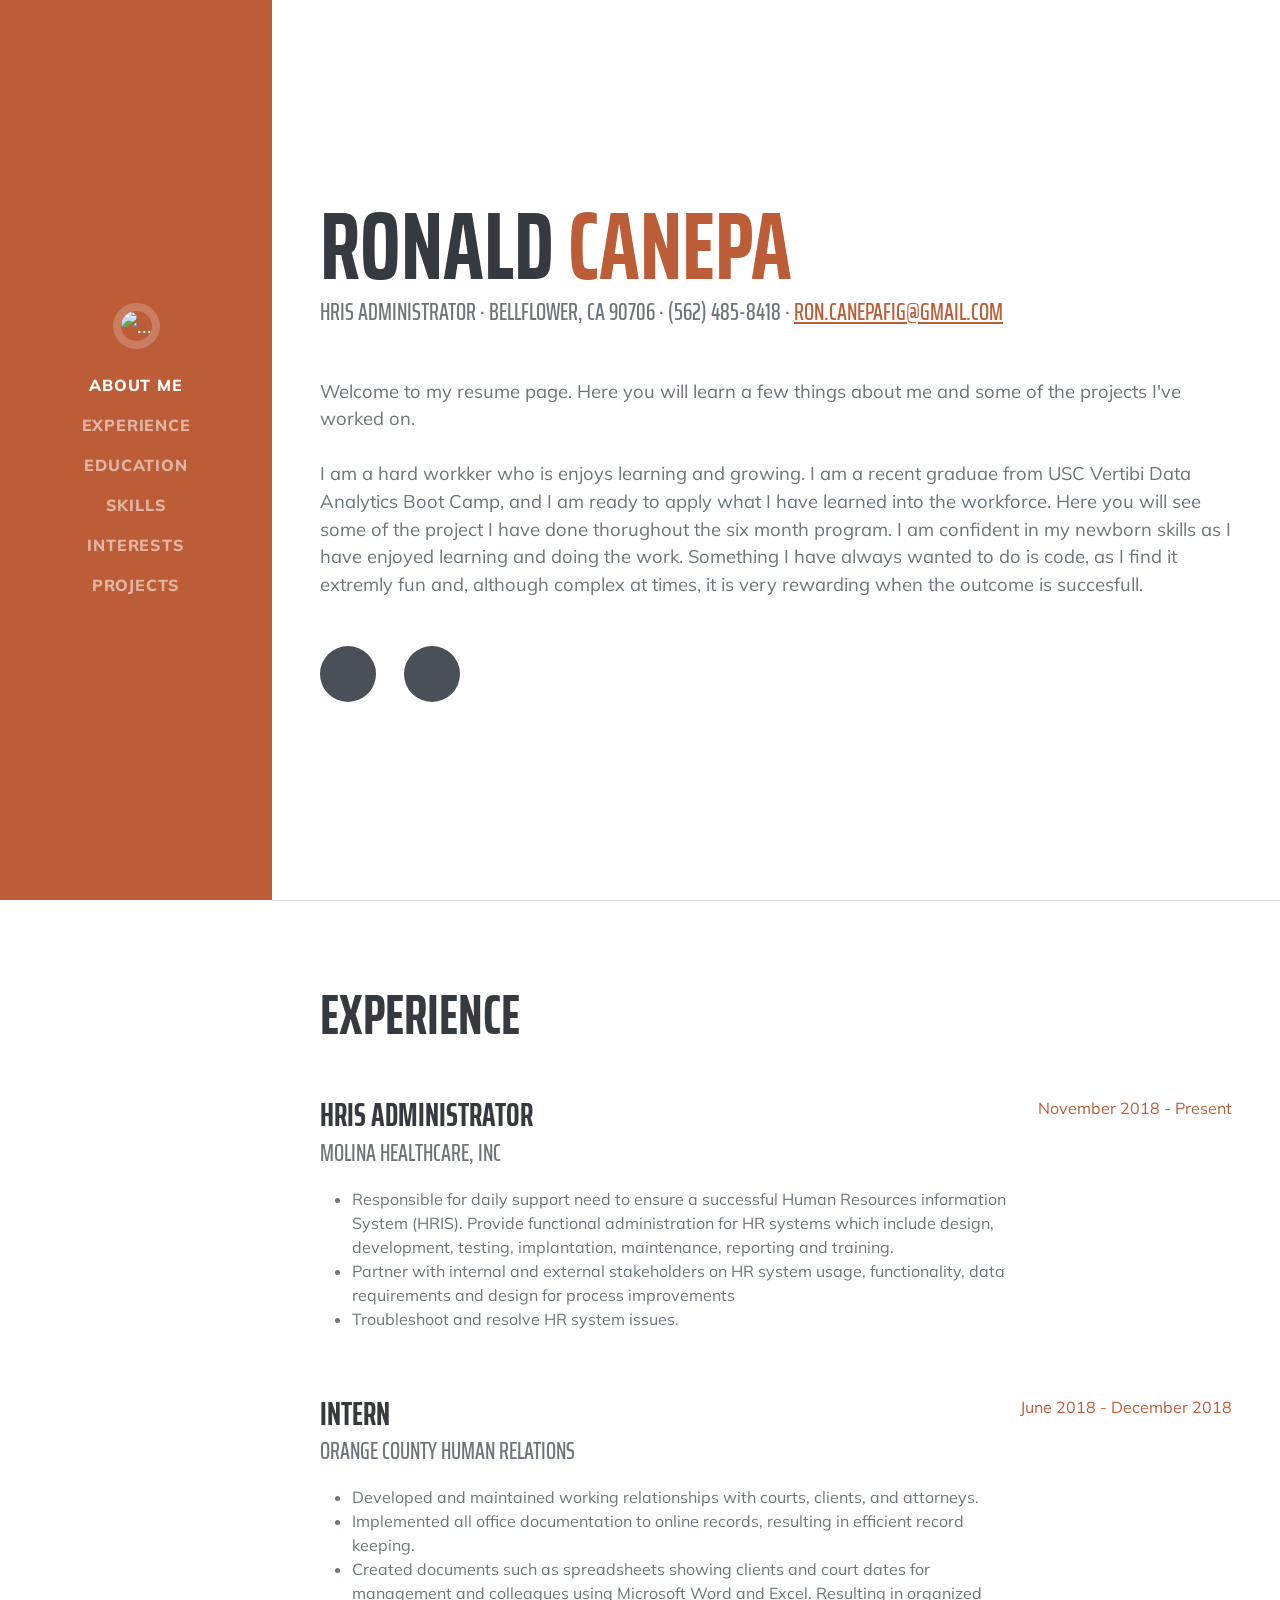
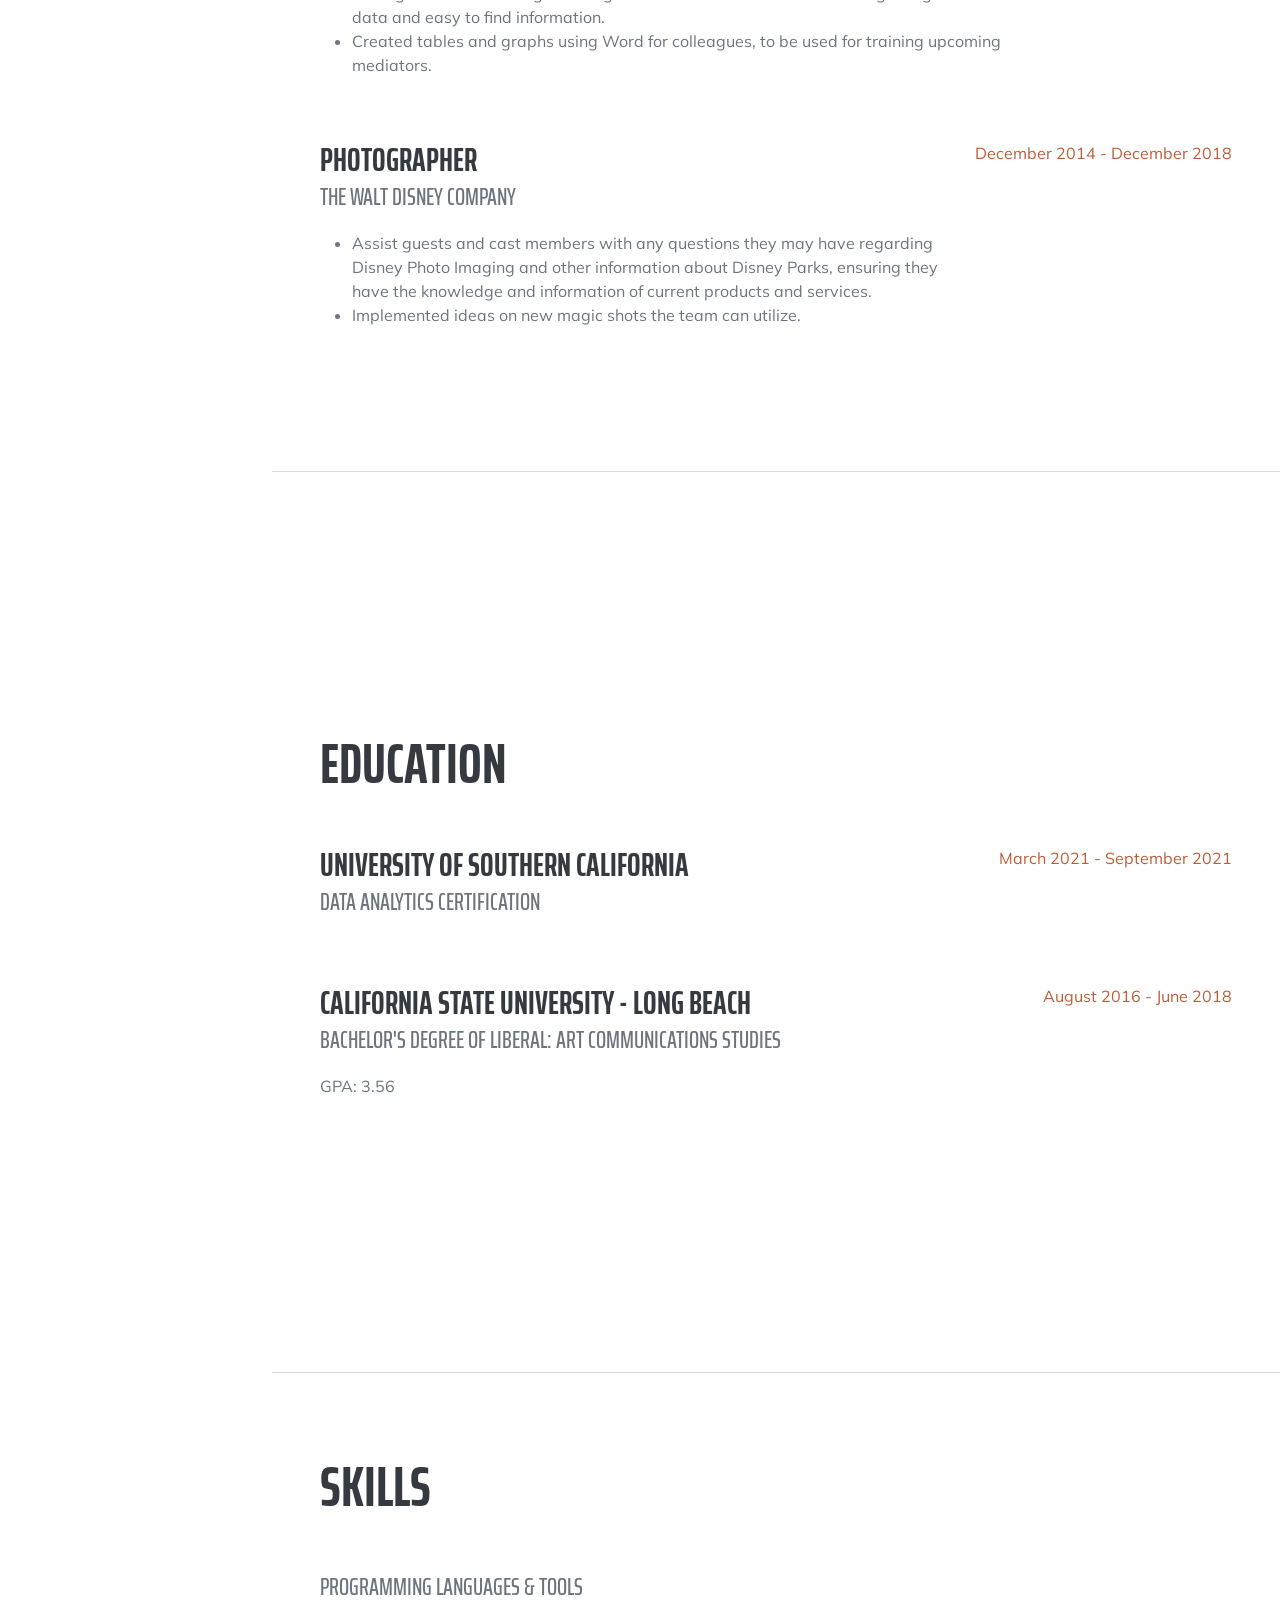
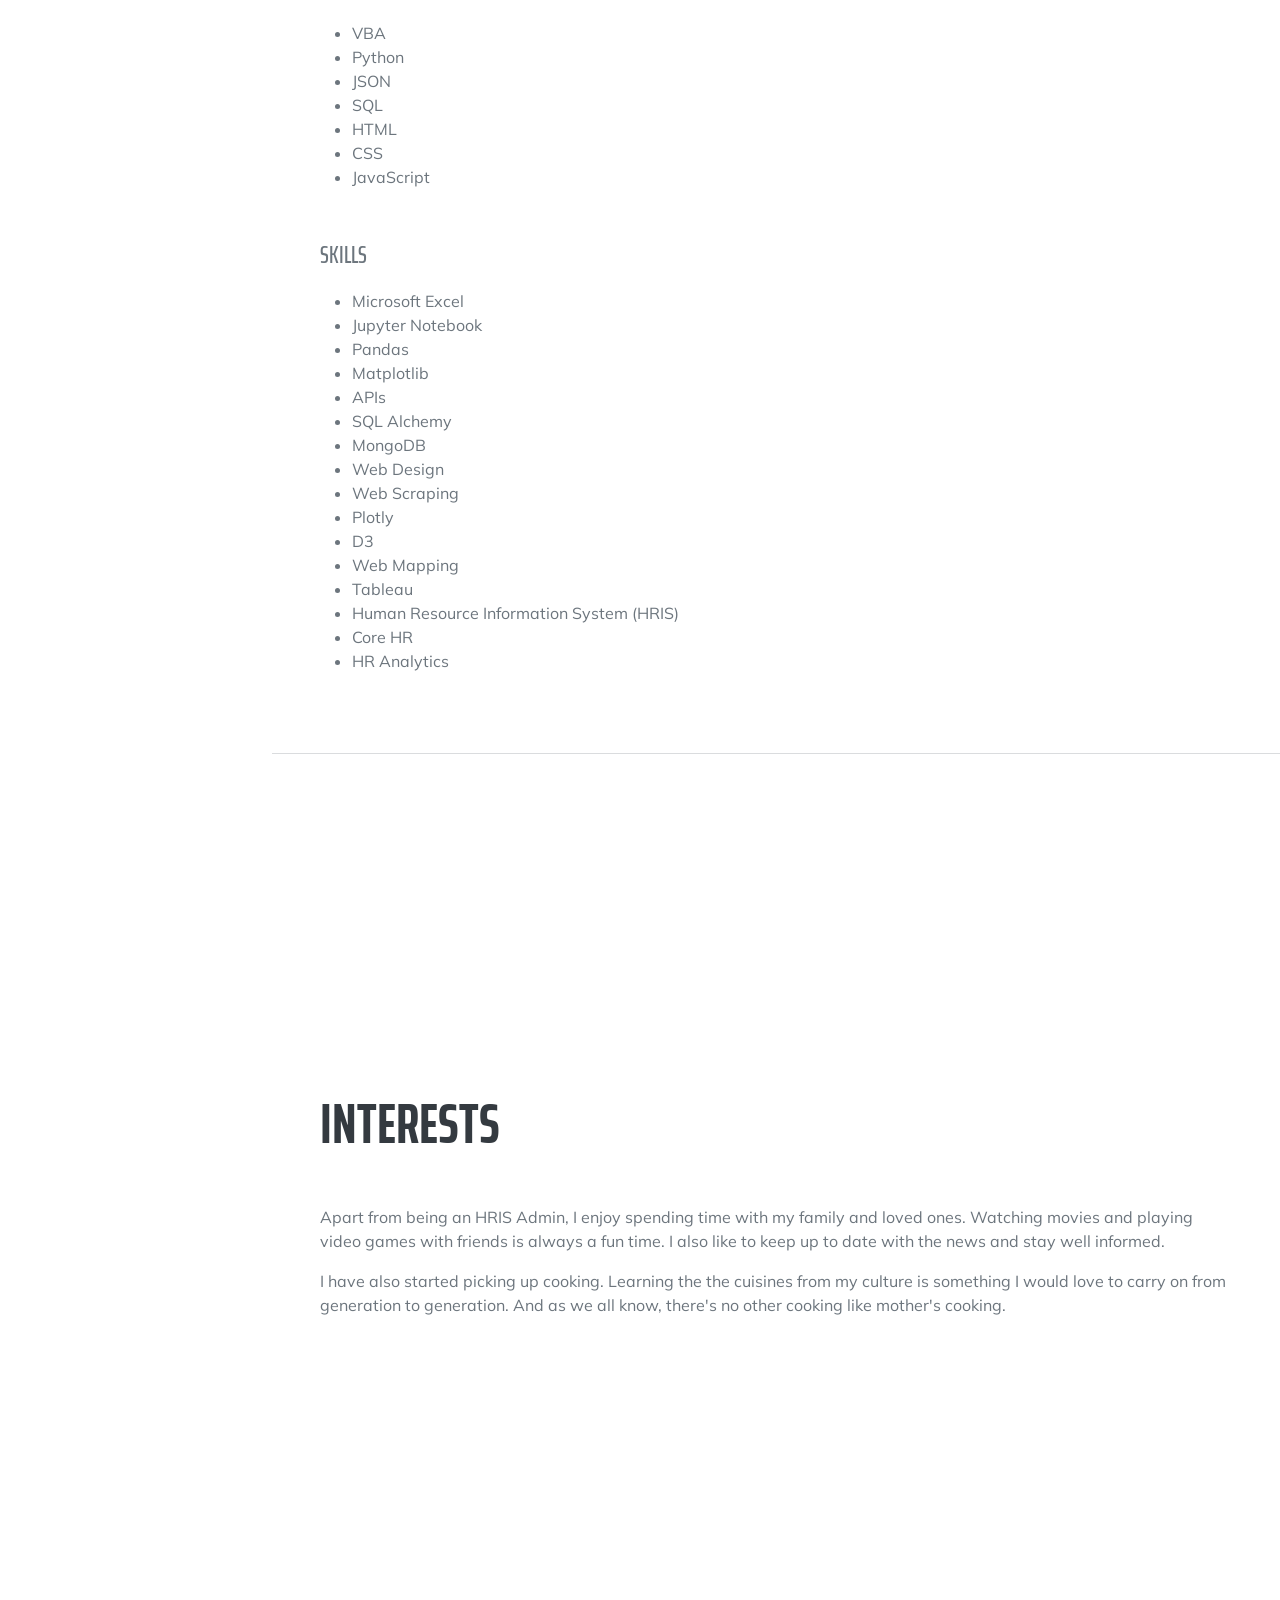
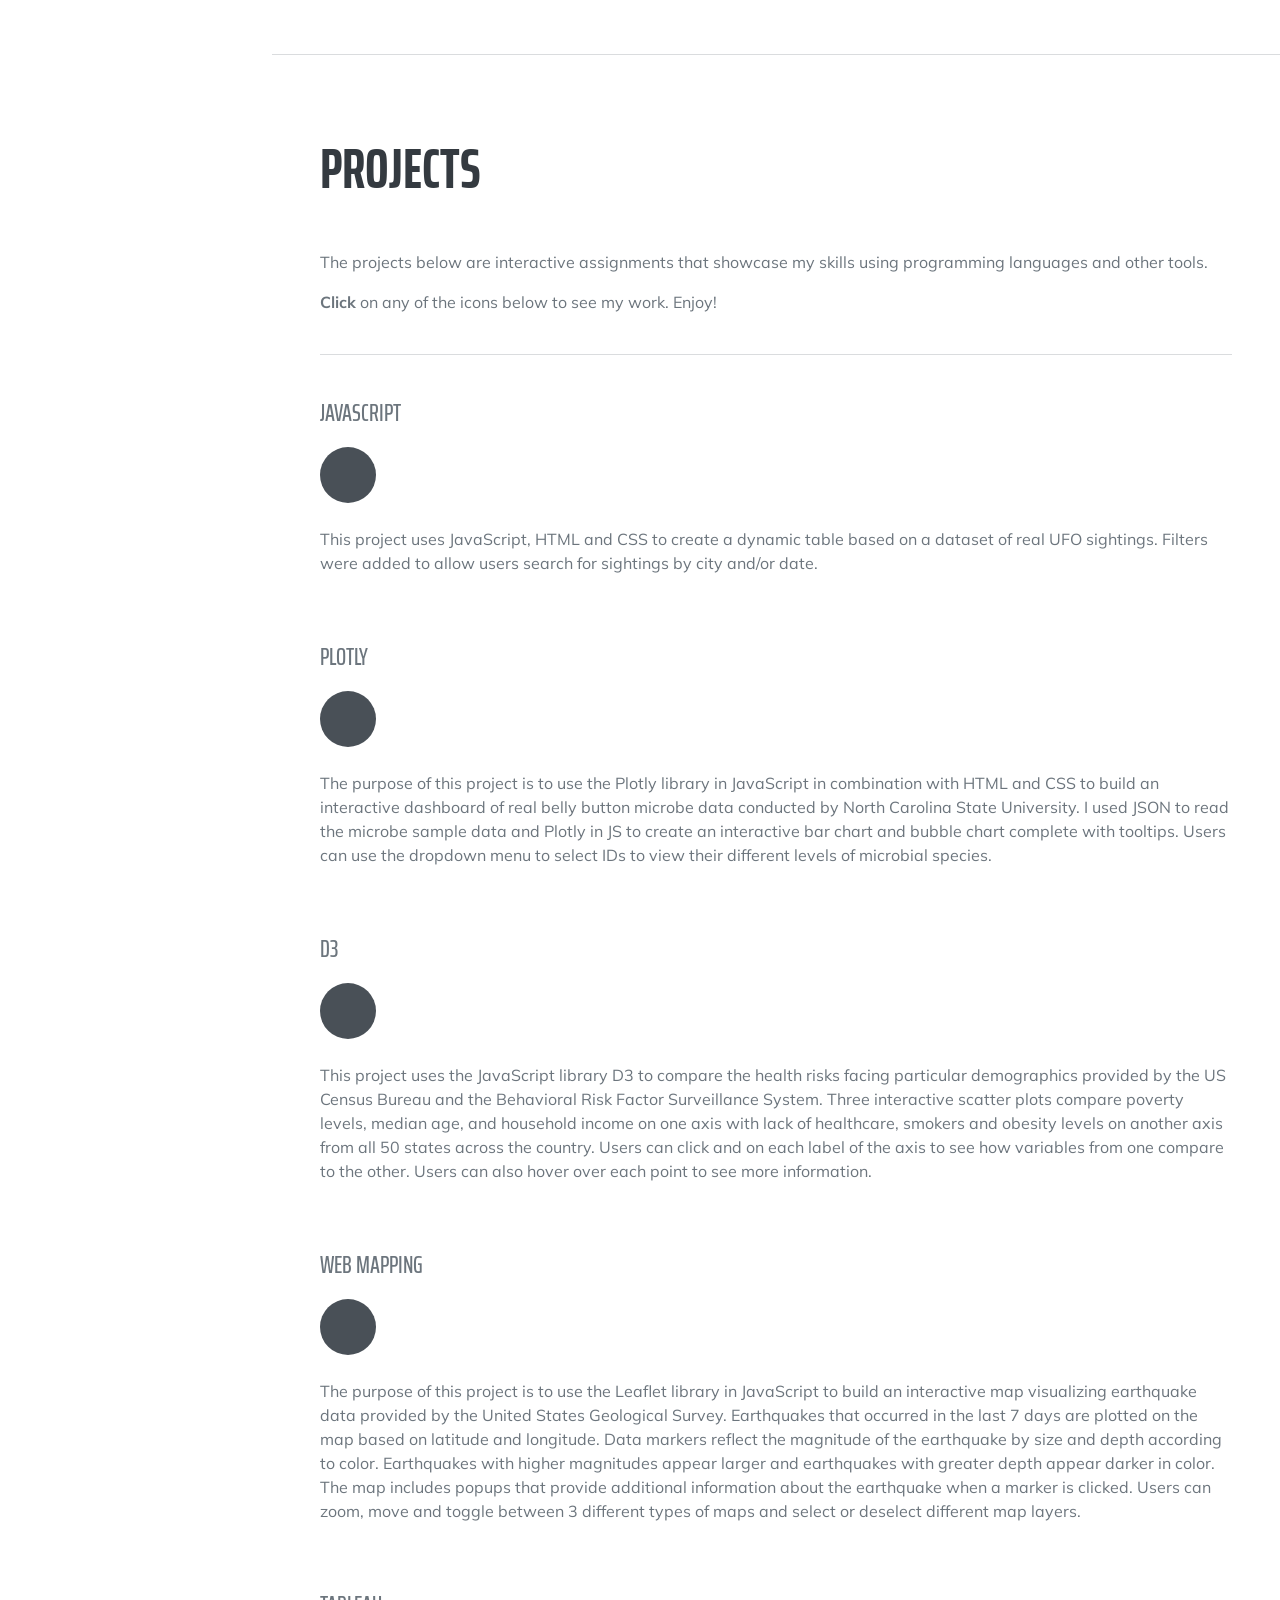
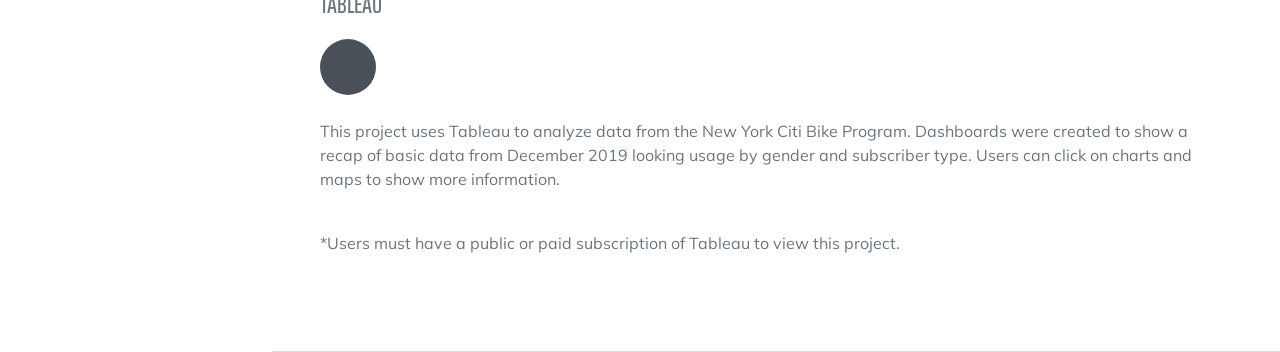
==== index.html @ 595d6b51 "Update index.html" ====
<!DOCTYPE html>
<html lang="en">
    <head>
        <meta charset="utf-8" />
        <meta name="viewport" content="width=device-width, initial-scale=1, shrink-to-fit=no" />
        <meta name="description" content="" />
        <meta name="author" content="" />
        <title>Ronald's resume</title>
        <link rel="icon" type="image/x-icon" href="assets/img/favicon.ico" />
        <!-- Font Awesome icons (free version)-->
        <script src="https://use.fontawesome.com/releases/v5.15.3/js/all.js" crossorigin="anonymous"></script>
        <!-- Google fonts-->
        <link href="https://fonts.googleapis.com/css?family=Saira+Extra+Condensed:500,700" rel="stylesheet" type="text/css" />
        <link href="https://fonts.googleapis.com/css?family=Muli:400,400i,800,800i" rel="stylesheet" type="text/css" />
        <!-- Core theme CSS (includes Bootstrap)-->
        <link href="css/styles.css" rel="stylesheet" />
    </head>
    <body id="page-top">
        <!-- Navigation-->
        <nav class="navbar navbar-expand-lg navbar-dark bg-primary fixed-top" id="sideNav">
            <a class="navbar-brand js-scroll-trigger" href="#page-top">
                <span class="d-block d-lg-none">Ronald Canepa</span>
                <span class="d-none d-lg-block"><img class="img-fluid img-profile rounded-circle mx-auto mb-2" src="assets/img/profile.jpg" alt="..." /></span>
            </a>
            <button class="navbar-toggler" type="button" data-bs-toggle="collapse" data-bs-target="#navbarResponsive" aria-controls="navbarResponsive" aria-expanded="false" aria-label="Toggle navigation"><span class="navbar-toggler-icon"></span></button>
            <div class="collapse navbar-collapse" id="navbarResponsive">
                <ul class="navbar-nav">
                    <li class="nav-item"><a class="nav-link js-scroll-trigger" href="#about">About Me</a></li>
                    <li class="nav-item"><a class="nav-link js-scroll-trigger" href="#experience">Experience</a></li>
                    <li class="nav-item"><a class="nav-link js-scroll-trigger" href="#education">Education</a></li>
                    <li class="nav-item"><a class="nav-link js-scroll-trigger" href="#skills">Skills</a></li>
                    <li class="nav-item"><a class="nav-link js-scroll-trigger" href="#interests">Interests</a></li>
                    <li class="nav-item"><a class="nav-link js-scroll-trigger" href="#projects">Projects</a></li>
                </ul>
            </div>
        </nav>
        <!-- Page Content-->
        <div class="container-fluid p-0">
            <!-- About-->
            <section class="resume-section" id="about">
                <div class="resume-section-content">
                    <h1 class="mb-0">
                        Ronald
                        <span class="text-primary">Canepa</span>
                    </h1>
                    <div class="subheading mb-5">
                        HRIS Administrator · Bellflower, CA 90706 · (562) 485-8418 ·
                        <a href="mailto:Ron.Canepafig@gmail.com">Ron.Canepafig@gmail.com</a>
                    </div>
                    <p class="lead mb-5">Welcome to my resume page. Here you will learn a few things about me and some of the projects I've worked on.<br><br>I am a hard workker who is enjoys learning and growing. I am a recent graduae from USC Vertibi Data Analytics Boot Camp, and I am ready to apply what I have learned into the workforce. Here you will see some of the project I have done thorughout the six month program. I am confident in my newborn skills as I have enjoyed learning and doing the work. Something I have always wanted to do is code, as I find it extremly fun and, although complex at times, it is very rewarding when the outcome is succesfull.</p>
                    <div class="social-icons">
                        <a class="social-icon" href="https://www.linkedin.com/in/ronald-canepa-9a830b133/"><i class="fab fa-linkedin-in"></i></a>
                        <a class="social-icon" href="https://github.com/LiquidRonnie"><i class="fab fa-github"></i></a>
                    </div>
                </div>
            </section>
            <hr class="m-0" />
            <!-- Experience-->
            <section class="resume-section" id="experience">
                <div class="resume-section-content">
                    <h2 class="mb-5">Experience</h2>
                    <div class="d-flex flex-column flex-md-row justify-content-between mb-5">
                        <div class="flex-grow-1">
                            <h3 class="mb-0">HRIS Administrator</h3>
                            <div class="subheading mb-3">Molina Healthcare, Inc</div>
                            <ul>
                                <li>Responsible for daily support need to ensure a successful Human Resources information System (HRIS). Provide functional administration for HR systems which include design, development, testing, implantation, maintenance, reporting and training.</li>
                                <li>Partner with internal and external stakeholders on HR system usage, functionality, data requirements and design for process improvements</li>
                                <li>Troubleshoot and resolve HR system issues.</li>
                            </ul>
                        </div>
                        <div class="flex-shrink-0"><span class="text-primary">November 2018 - Present</span></div>
                    </div>
                    <div class="d-flex flex-column flex-md-row justify-content-between mb-5">
                        <div class="flex-grow-1">
                            <h3 class="mb-0">Intern</h3>
                            <div class="subheading mb-3">Orange County Human Relations</div>
                            <ul>
                                <li>Developed and maintained working relationships with courts, clients, and attorneys.</li>
                                <li>Implemented all office documentation to online records, resulting in efficient record keeping.</li>
                                <li>Created documents such as spreadsheets showing clients and court dates for management and colleagues using Microsoft Word and Excel. Resulting in organized data and easy to find information.</li>
                                <li>Created tables and graphs using Word for colleagues, to be used for training upcoming mediators.</li>
                            </ul>
                        </div>
                        <div class="flex-shrink-0"><span class="text-primary">June 2018 - December 2018</span></div>
                    </div>
                    <div class="d-flex flex-column flex-md-row justify-content-between mb-5">
                        <div class="flex-grow-1">
                            <h3 class="mb-0">Photographer</h3>
                            <div class="subheading mb-3">The Walt Disney Company</div>
                            <ul>
                                <li>Assist guests and cast members with any questions they may have regarding Disney Photo Imaging and other information about Disney Parks, ensuring they have the knowledge and information of current products and services.</li>
                                <li>Implemented ideas on new magic shots the team can utilize.</li>
                            </ul>
                        </div>
                        <div class="flex-shrink-0"><span class="text-primary">December 2014 - December 2018</span></div>
                    </div>
                </div>
            </section>
            <hr class="m-0" />
            <!-- Education-->
            <section class="resume-section" id="education">
                <div class="resume-section-content">
                    <h2 class="mb-5">Education</h2>
                    <div class="d-flex flex-column flex-md-row justify-content-between mb-5">
                        <div class="flex-grow-1">
                            <h3 class="mb-0">University of Southern California</h3>
                            <div class="subheading mb-3">Data Analytics Certification</div>
                        </div>
                        <div class="flex-shrink-0"><span class="text-primary">March 2021 - September 2021</span></div>
                    </div>
                    <div class="d-flex flex-column flex-md-row justify-content-between">
                        <div class="flex-grow-1">
                            <h3 class="mb-0">California State University - Long Beach</h3>
                            <div class="subheading mb-3">Bachelor's Degree of Liberal: Art Communications Studies</div>
                            <p>GPA: 3.56</p>
                        </div>
                        <div class="flex-shrink-0"><span class="text-primary">August 2016 - June 2018</span></div>
                    </div>
                </div>
            </section>
            <hr class="m-0" />
            <!-- Skills-->
            <section class="resume-section" id="skills">
                <div class="resume-section-content">
                    <h2 class="mb-5">Skills</h2>
                    <div class="subheading mb-3">Programming Languages & Tools</div>
                    <ul class="fa-ul mb-0">
                        <li>
                            <span class="fa-li"><i class="fas fa-file-excel"></i></span>
                            VBA
                        </li>
                        <li>
                            <span class="fa-li"><i class="fab fa-python"></i></span>
                            Python
                        </li>
                        <li>
                            <span class="fa-li"><i class="far fa-file-alt"></i></span>
                            JSON
                        </li>
                        <li>
                            <span class="fa-li"><i class="fas fa-database"></i></span>
                            SQL
                        </li>
                        <li>
                            <span class="fa-li"><i class="fas fa-code"></i></span>
                            HTML
                        </li>
                        <li>
                            <span class="fa-li"><i class="fas fa-code"></i></span>
                            CSS
                        </li>
                        <li>
                            <span class="fa-li"><i class="fab fa-js-square"></i></span>
                            JavaScript
                        </li>
                    </ul>
                    <br>
                    <br>
                    <div class="subheading mb-3">Skills</div>
                    <ul class="fa-ul mb-0">
                        <li>
                            <span class="fa-li"><i class="fas fa-clone"></i></span>
                            Microsoft Excel
                        </li>
                        <li>
                            <span class="fa-li"><i class="fas fa-clone"></i></span>
                            Jupyter Notebook
                        </li>
                        <li>
                            <span class="fa-li"><i class="fas fa-clone"></i></span>
                            Pandas
                        </li>
                        <li>
                            <span class="fa-li"><i class="fas fa-clone"></i></span>
                            Matplotlib
                        </li>
                        <li>
                            <span class="fa-li"><i class="fas fa-clone"></i></span>
                            APIs
                        </li>
                        <li>
                            <span class="fa-li"><i class="fas fa-clone"></i></span>
                            SQL Alchemy
                        </li>
                        <li>
                            <span class="fa-li"><i class="fas fa-clone"></i></span>
                            MongoDB
                        </li>
                    </ul>
                    <ul class="fa-ul mb-0">
                        <li>
                            <span class="fa-li"><i class="fas fa-clone"></i></span>
                            Web Design
                        </li>
                        <li>
                            <span class="fa-li"><i class="fas fa-clone"></i></span>
                            Web Scraping
                        </li>
                        <li>
                            <span class="fa-li"><i class="fas fa-clone"></i></span>
                            Plotly
                        </li>
                        <li>
                            <span class="fa-li"><i class="fas fa-clone"></i></span>
                            D3
                        </li>
                        <li>
                            <span class="fa-li"><i class="fas fa-clone"></i></span>
                            Web Mapping
                        </li>
                        <li>
                            <span class="fa-li"><i class="fas fa-clone"></i></span>
                            Tableau
                        </li>
                        <li>
                            <span class="fa-li"><i class="fas fa-clone"></i></span>
                            Human Resource Information System (HRIS)
                        </li>
                        <li>
                            <span class="fa-li"><i class="fas fa-clone"></i></span>
                            Core HR
                        </li>
                        <li>
                            <span class="fa-li"><i class="fas fa-clone"></i></span>
                            HR Analytics
                        </li>
                    </ul>
                </div>
            </section>
            <hr class="m-0" />
            <!-- Interests-->
            <section class="resume-section" id="interests">
                <div class="resume-section-content">
                    <h2 class="mb-5">Interests</h2>
                    <p>Apart from being an HRIS Admin, I enjoy spending time with my family and loved ones. Watching movies and playing video games with friends is always a fun time. I also like to keep up to date with the news and stay well informed.</p>
                    <p class="mb-0">I have also started picking up cooking. Learning the the cuisines from my culture is something I would love to carry on from generation to generation. And as we all know, there's no other cooking like mother's cooking.</p>
                </div>
            </section>
            <hr class="m-0" />
            <!-- Awards-->
            <section class="resume-section" id="projects">
                <div class="resume-section-content">
                    <h2 class="mb-5">Projects</h2>
                    <p>The projects below are interactive assignments that showcase my skills using programming languages and other tools.</p>
                    <p class="mb-0"><b>Click</b> on any of the icons below to see my work. Enjoy!</p>
                    <br>
                    <hr>
                    <br>
                    <div class="subheading mb-3">JavaScript</div>
                    <div class="social-icons">
                        <a class="social-icon" href="/Projects/javascript/Code/index.html" target="_blank"><i class="far fa-list-alt"></i></a>
                    </div>
                    <br>
                    <p>This project uses JavaScript, HTML and CSS to create a dynamic table based on a dataset of real UFO sightings.
                        Filters were added to allow users search for sightings by city and/or date.
                    </p>
                    <br>
                    <br>
                    <div class="subheading mb-3">Plotly</div>
                    <div class="social-icons">
                        <a class="social-icon" href="Projects/Plotly/index.html" target="_blank"><i class="fas fa-chart-bar"></i></a>
                    </div>
                    <br>
                    <p>The purpose of this project is to use the Plotly library in JavaScript in combination with HTML and CSS to build an interactive dashboard of real belly button microbe data conducted by North Carolina State University.
                        I used JSON to read the microbe sample data and Plotly in JS to create an interactive bar chart and bubble chart complete with tooltips.
                        Users can use the dropdown menu to select IDs to view their different levels of microbial species.
                    </p>
                    <br>
                    <br>
                    <div class="subheading mb-3">D3</div>
                    <div class="social-icons">
                        <a class="social-icon" href="Projects/D3/index.html" target="_blank"><i class="fas fa-chart-line"></i></a>
                    </div>
                    <br>
                    <p>This project uses the JavaScript library D3 to compare the health risks facing particular demographics provided by the US Census Bureau and the Behavioral Risk Factor Surveillance System.
                        Three interactive scatter plots compare poverty levels, median age, and household income on one axis with lack of healthcare, smokers and obesity levels on another axis from all 50 states across the country.
                        Users can click and on each label of the axis to see how variables from one compare to the other.
                        Users can also hover over each point to see more information.
                    </p>
                    <br>
                    <br>
                    <div class="subheading mb-3">Web Mapping</div>
                    <div class="social-icons">
                        <a class="social-icon" href="Projects/Leaflet/index.html" target="_blank"><i class="fas fa-map-marked-alt"></i></a>
                    </div>
                    <br>
                    <p>The purpose of this project is to use the Leaflet library in JavaScript to build an interactive map visualizing earthquake data provided by the United States Geological Survey.
                        Earthquakes that occurred in the last 7 days are plotted on the map based on latitude and longitude.
                        Data markers reflect the magnitude of the earthquake by size and depth according to color.
                        Earthquakes with higher magnitudes appear larger and earthquakes with greater depth appear darker in color.
                        The map includes popups that provide additional information about the earthquake when a marker is clicked.
                        Users can zoom, move and toggle between 3 different types of maps and select or deselect different map layers.
                    </p>
                    <br>
                    <br>
                    <div class="subheading mb-3">Tableau</div>
                    <div class="social-icons">
                        <a class="social-icon" href="https://public.tableau.com/views/CityBike-2/Story1?:language=en-US&:display_count=n&:origin=viz_share_link" target="_blank"><i class="fas fa-bicycle"></i></a>
                    </div>
                    <br>
                    <p>This project uses Tableau to analyze data from the New York Citi Bike Program.
                        Dashboards were created to show a recap of basic data from December 2019 looking usage by gender and subscriber type.
                        Users can click on charts and maps to show more information.
                    </p>
                    <br>
                    <p>*Users must have a public or paid subscription of Tableau to view this project.</p>
                </div>
            </section>
            <hr class="m-0" />
        </div>
        <!-- Bootstrap core JS-->
        <script src="https://cdn.jsdelivr.net/npm/bootstrap@5.1.0/dist/js/bootstrap.bundle.min.js"></script>
        <!-- Core theme JS-->
        <script src="js/scripts.js"></script>
    </body>
</html>
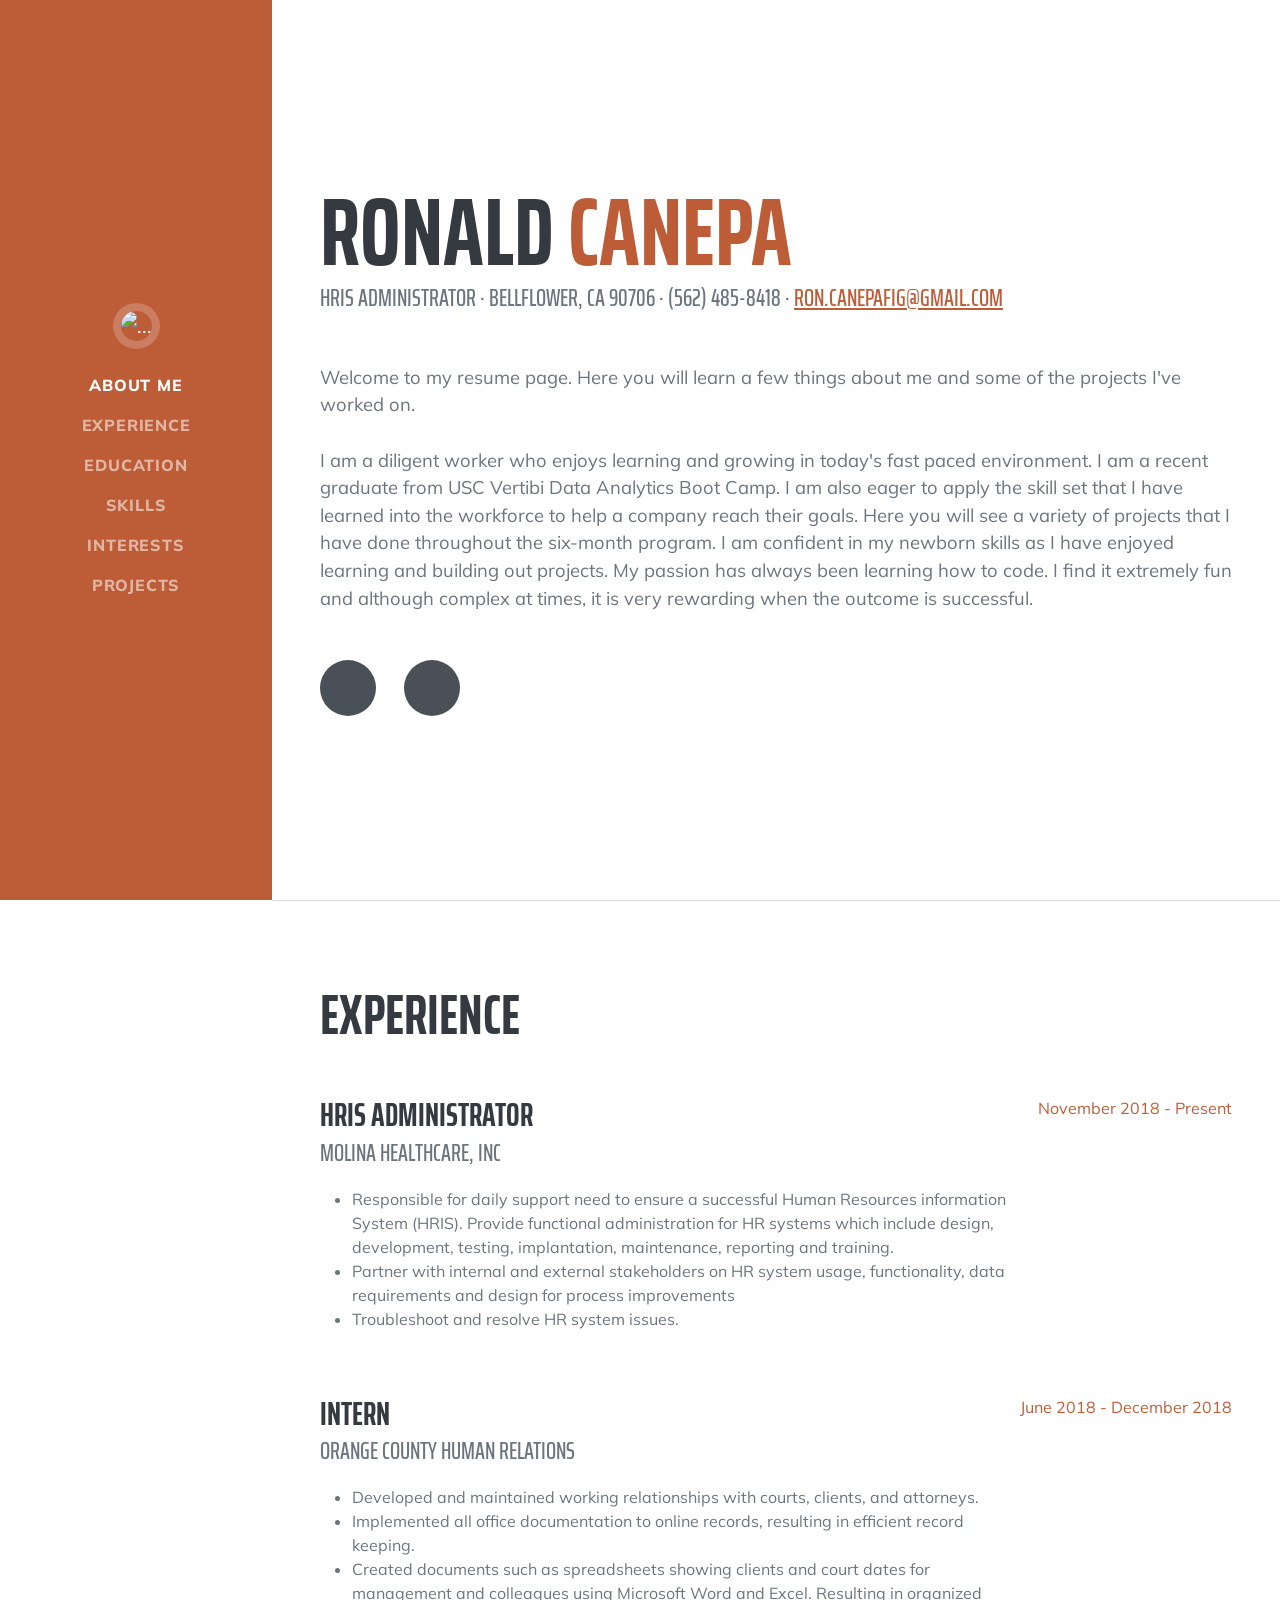
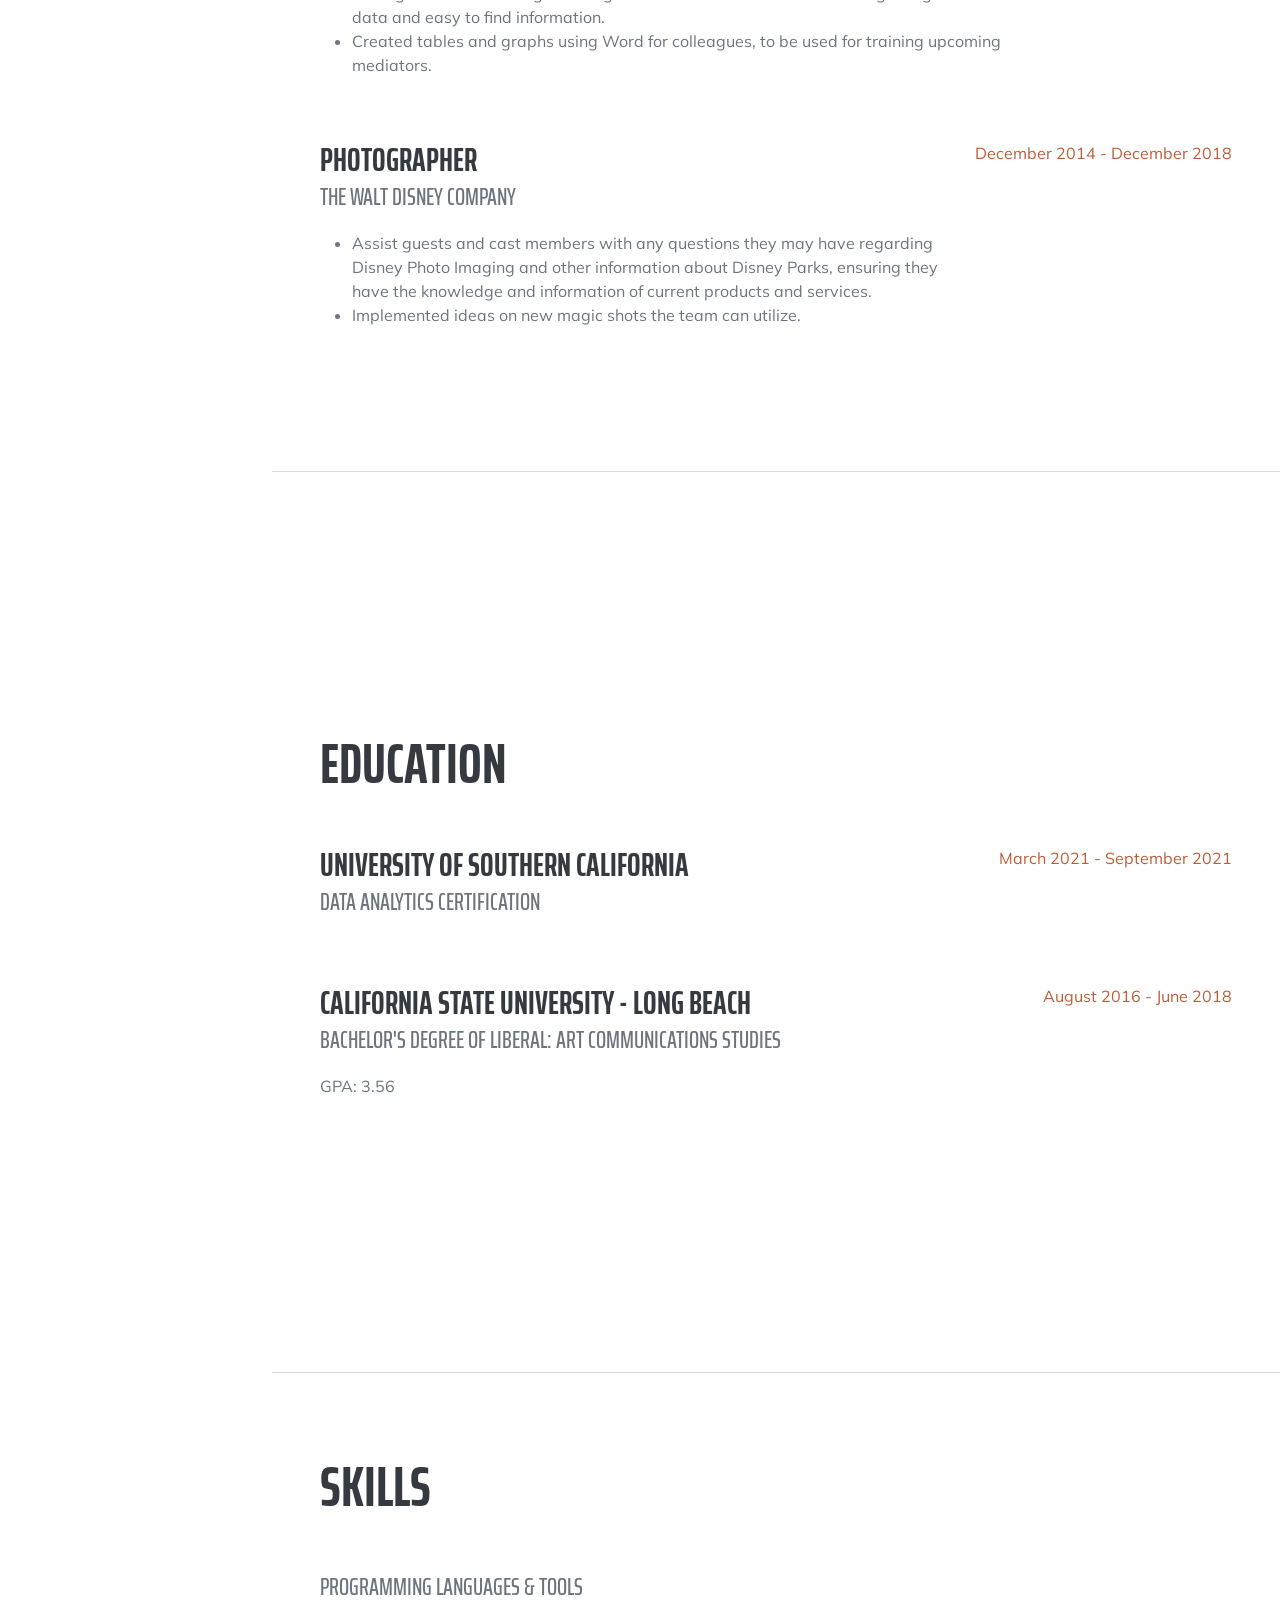
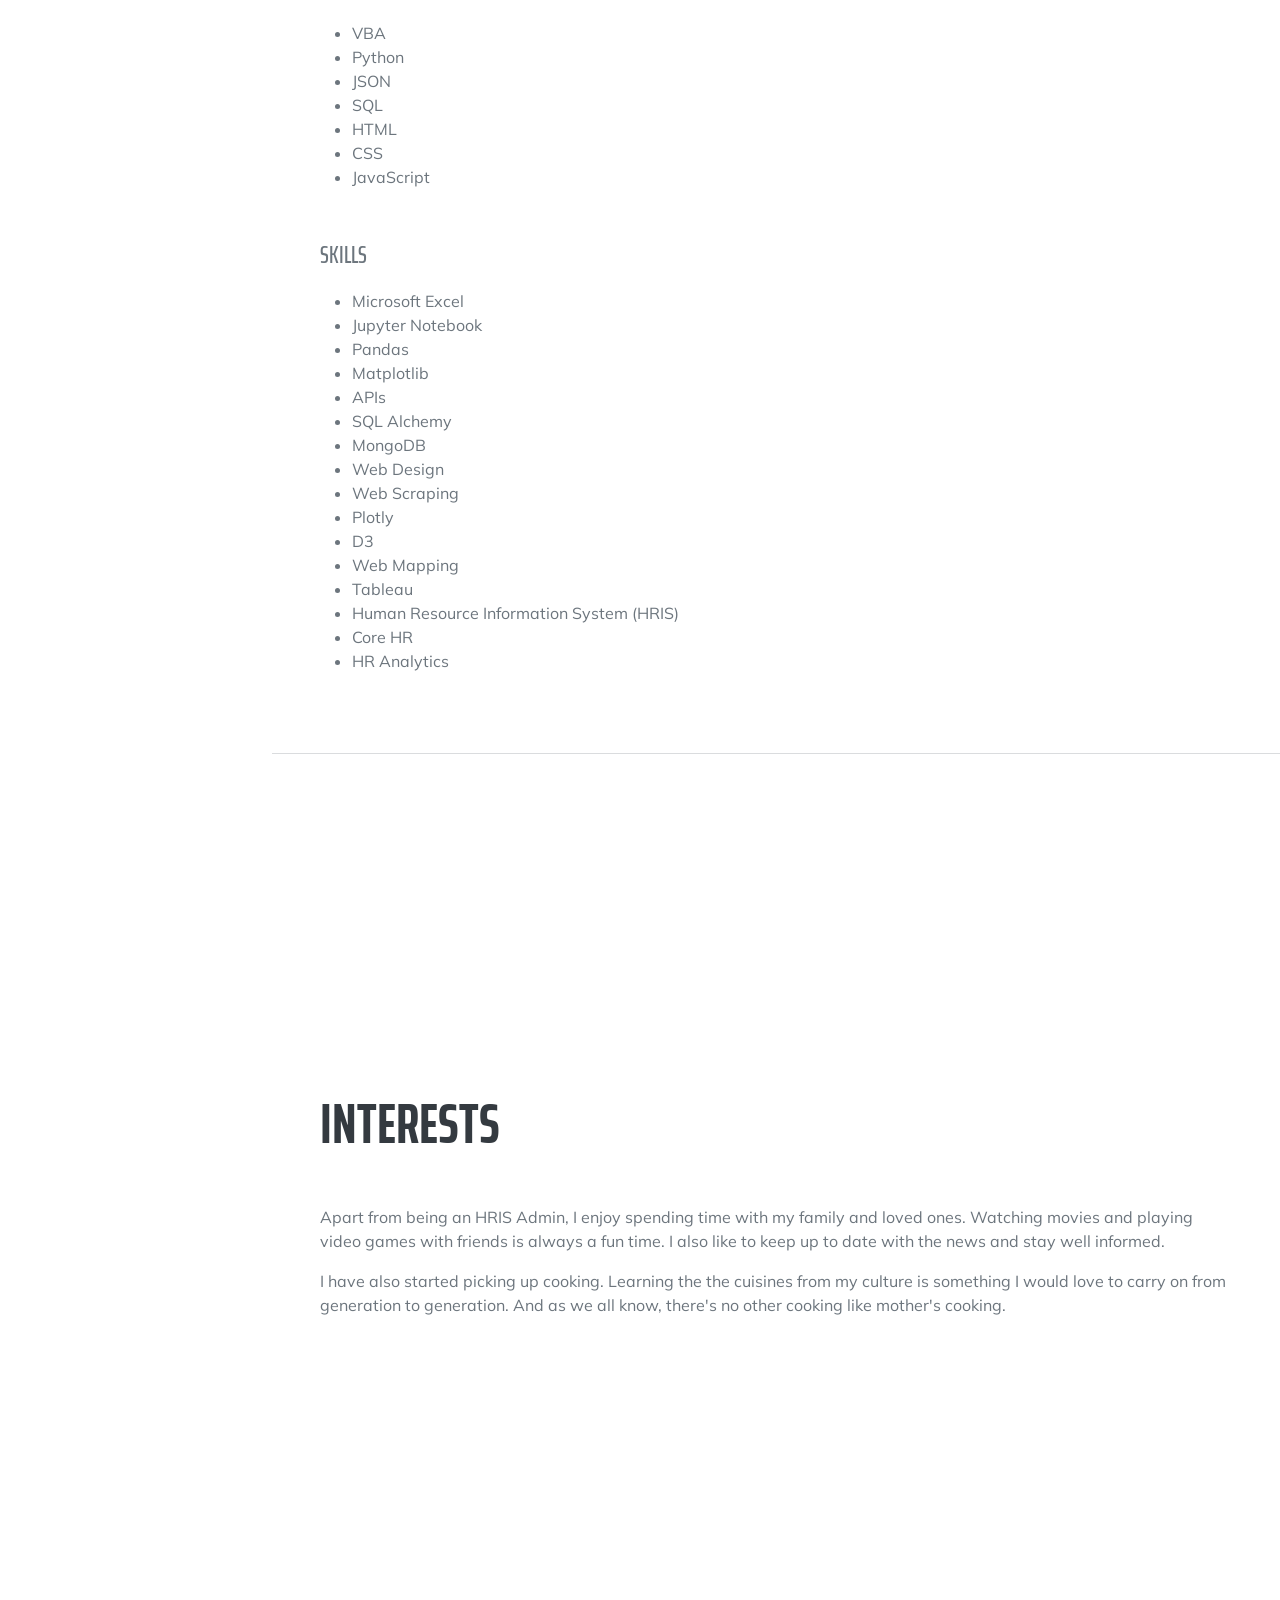
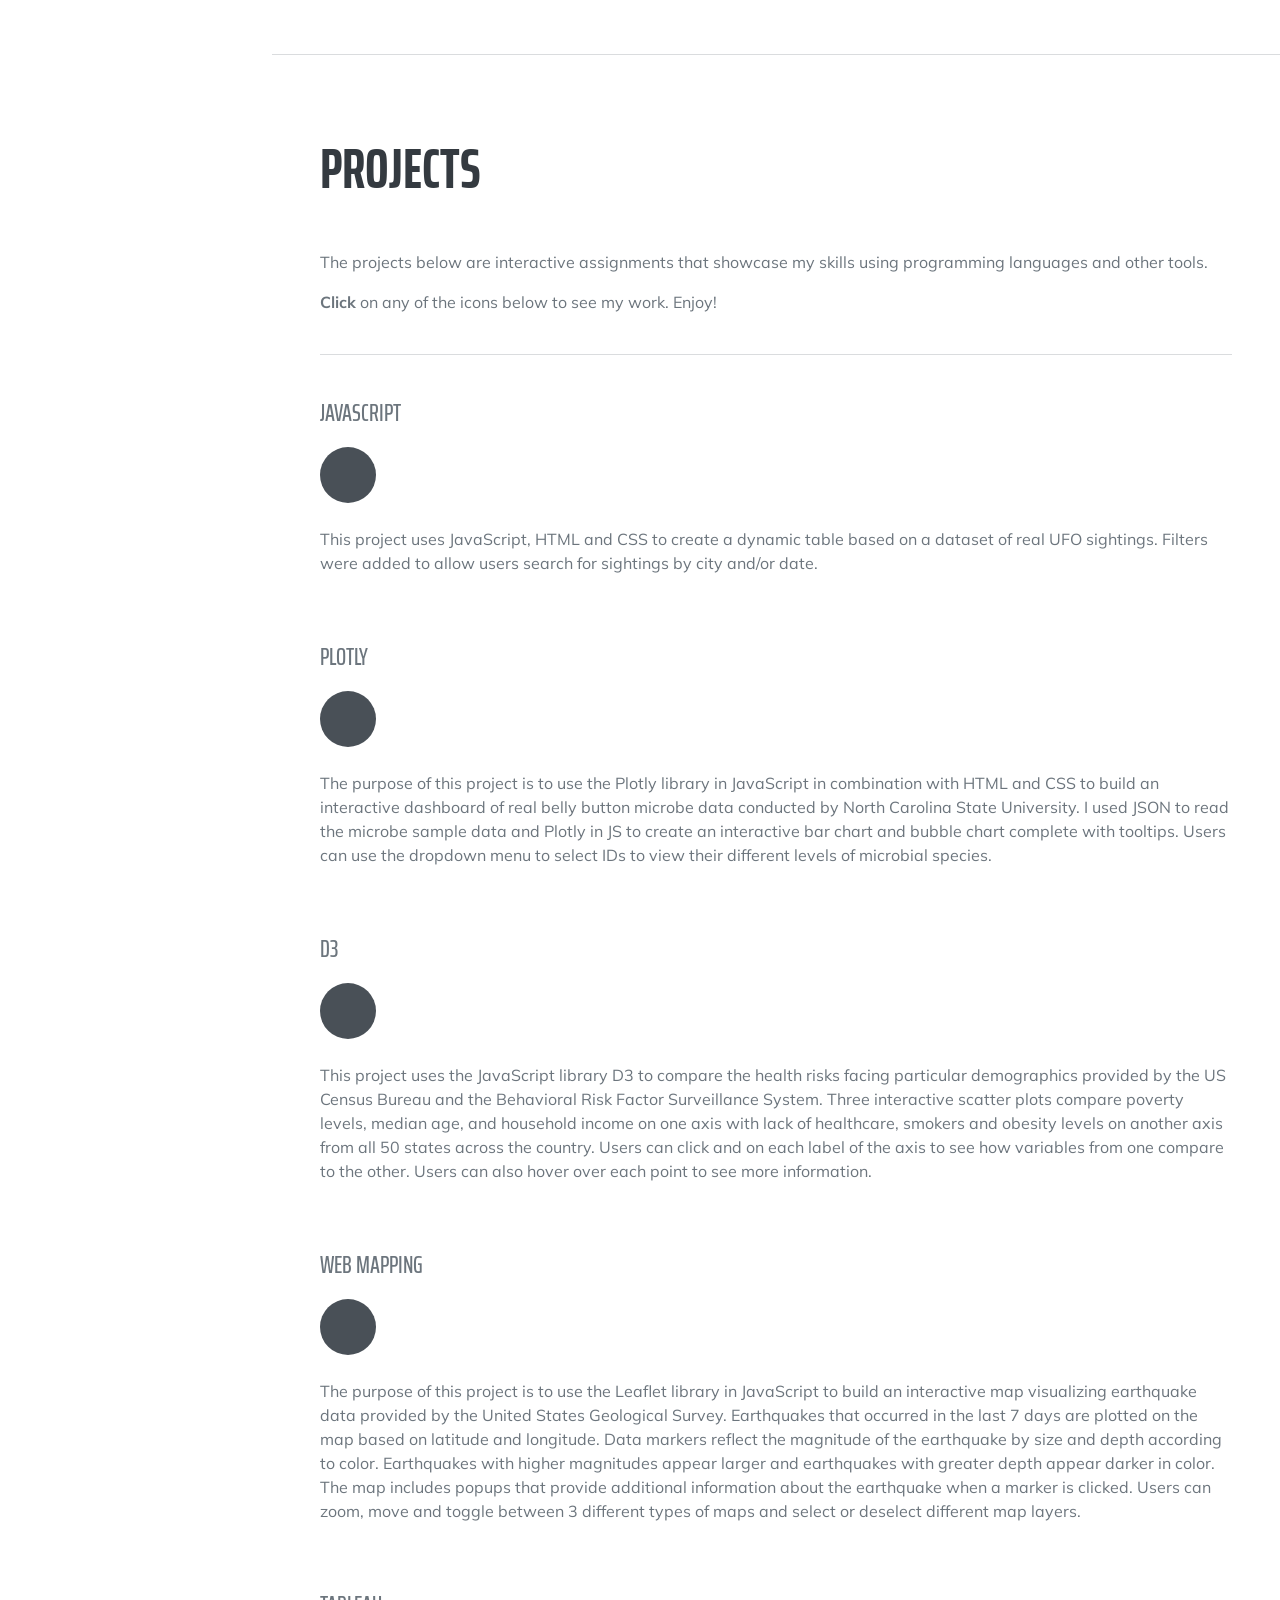
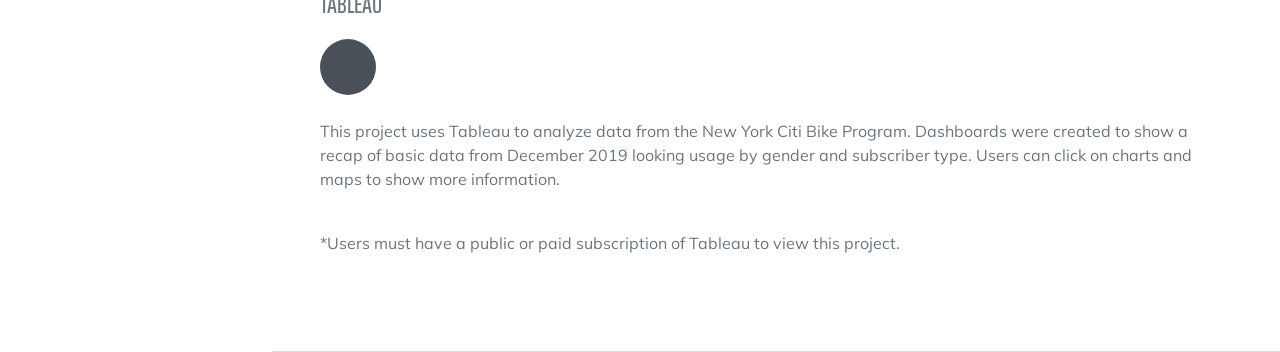
==== commit bf0c9dbd: "Update index.html" ====
--- a/index.html
+++ b/index.html
@@ -47,9 +47,9 @@
                         HRIS Administrator · Bellflower, CA 90706 · (562) 485-8418 ·
                         <a href="mailto:Ron.Canepafig@gmail.com">Ron.Canepafig@gmail.com</a>
                     </div>
-                    <p class="lead mb-5">Welcome to my resume page. Here you will learn a few things about me and some of the projects I've worked on.<br><br>I am a hard workker who is enjoys learning and growing. I am a recent graduae from USC Vertibi Data Analytics Boot Camp, and I am ready to apply what I have learned into the workforce. Here you will see some of the project I have done thorughout the six month program. I am confident in my newborn skills as I have enjoyed learning and doing the work. Something I have always wanted to do is code, as I find it extremly fun and, although complex at times, it is very rewarding when the outcome is succesfull.</p>
-                    <div class="social-icons">
-                        <a class="social-icon" href="https://www.linkedin.com/in/ronald-canepa-9a830b133/"><i class="fab fa-linkedin-in"></i></a>
+                    <p class="lead mb-5">Welcome to my resume page. Here you will learn a few things about me and some of the projects I've worked on.<br><br>I am a diligent worker who enjoys learning and growing in today's fast paced environment. I am a recent graduate from USC Vertibi Data Analytics Boot Camp. I am also eager to apply the skill set that I have learned into the workforce to help a company reach their goals. Here you will see a variety of projects that I have done throughout the six-month program. I am confident in my newborn skills as I have enjoyed learning and building out projects. My passion has always been learning how to code. I find it extremely fun and although complex at times, it is very rewarding when the outcome is successful.</p>
+                    <div class="social-icons">
+                        <a class="social-icon" href="www.linkedin.com/in/ronald-canepa-9a830b133"><i class="fab fa-linkedin-in"></i></a>
                         <a class="social-icon" href="https://github.com/LiquidRonnie"><i class="fab fa-github"></i></a>
                     </div>
                 </div>
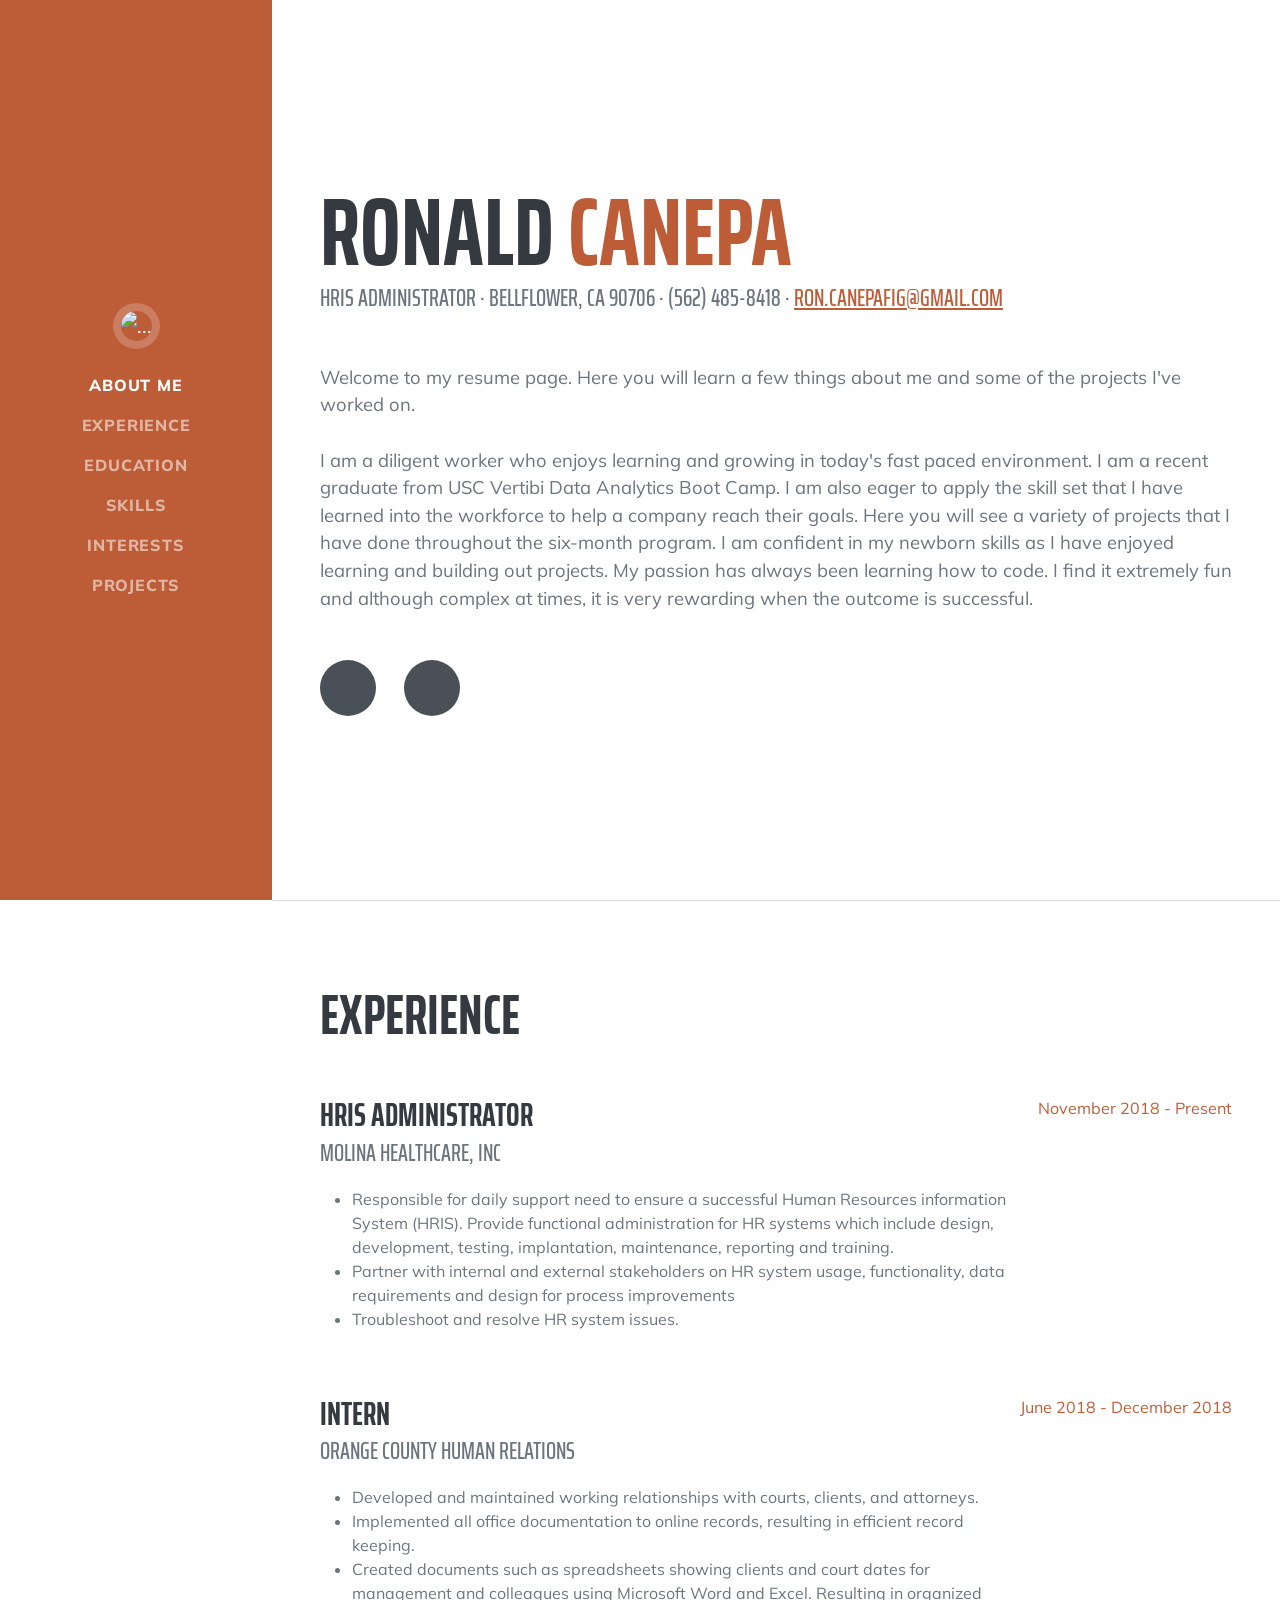
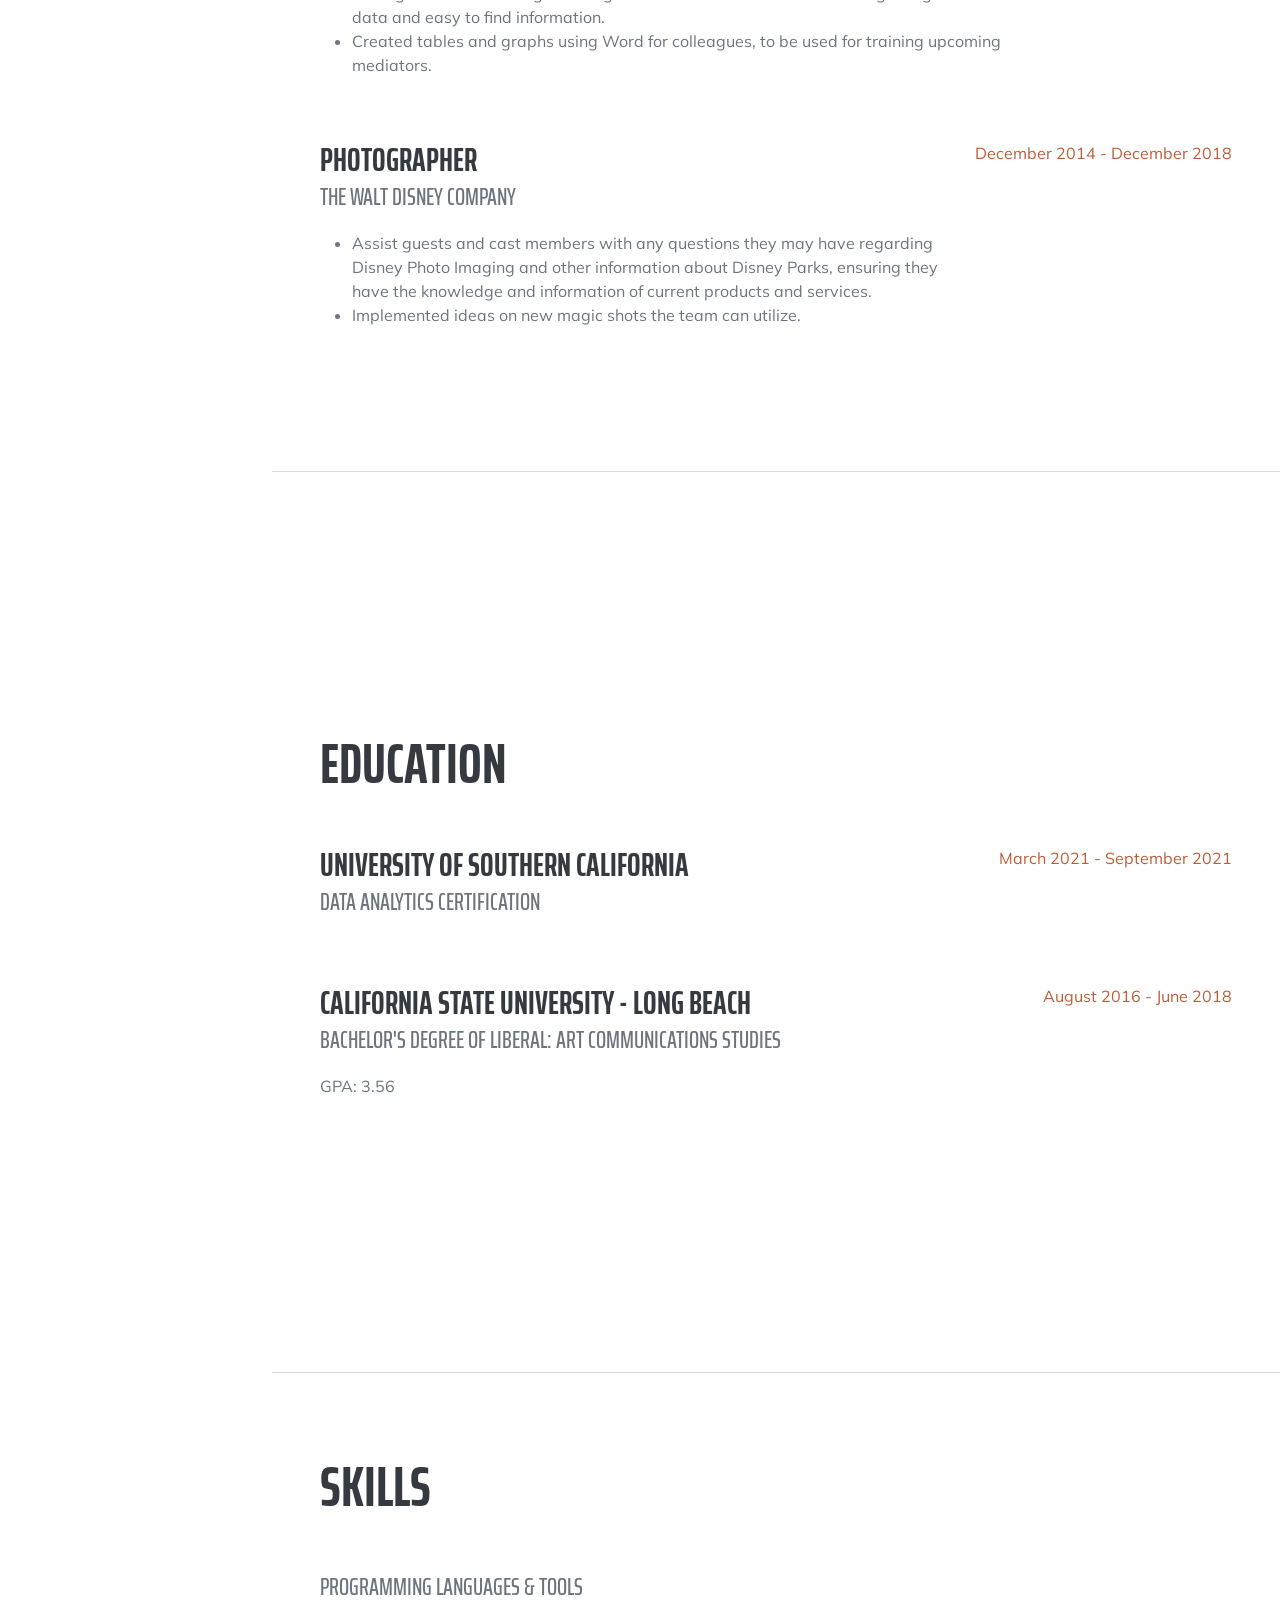
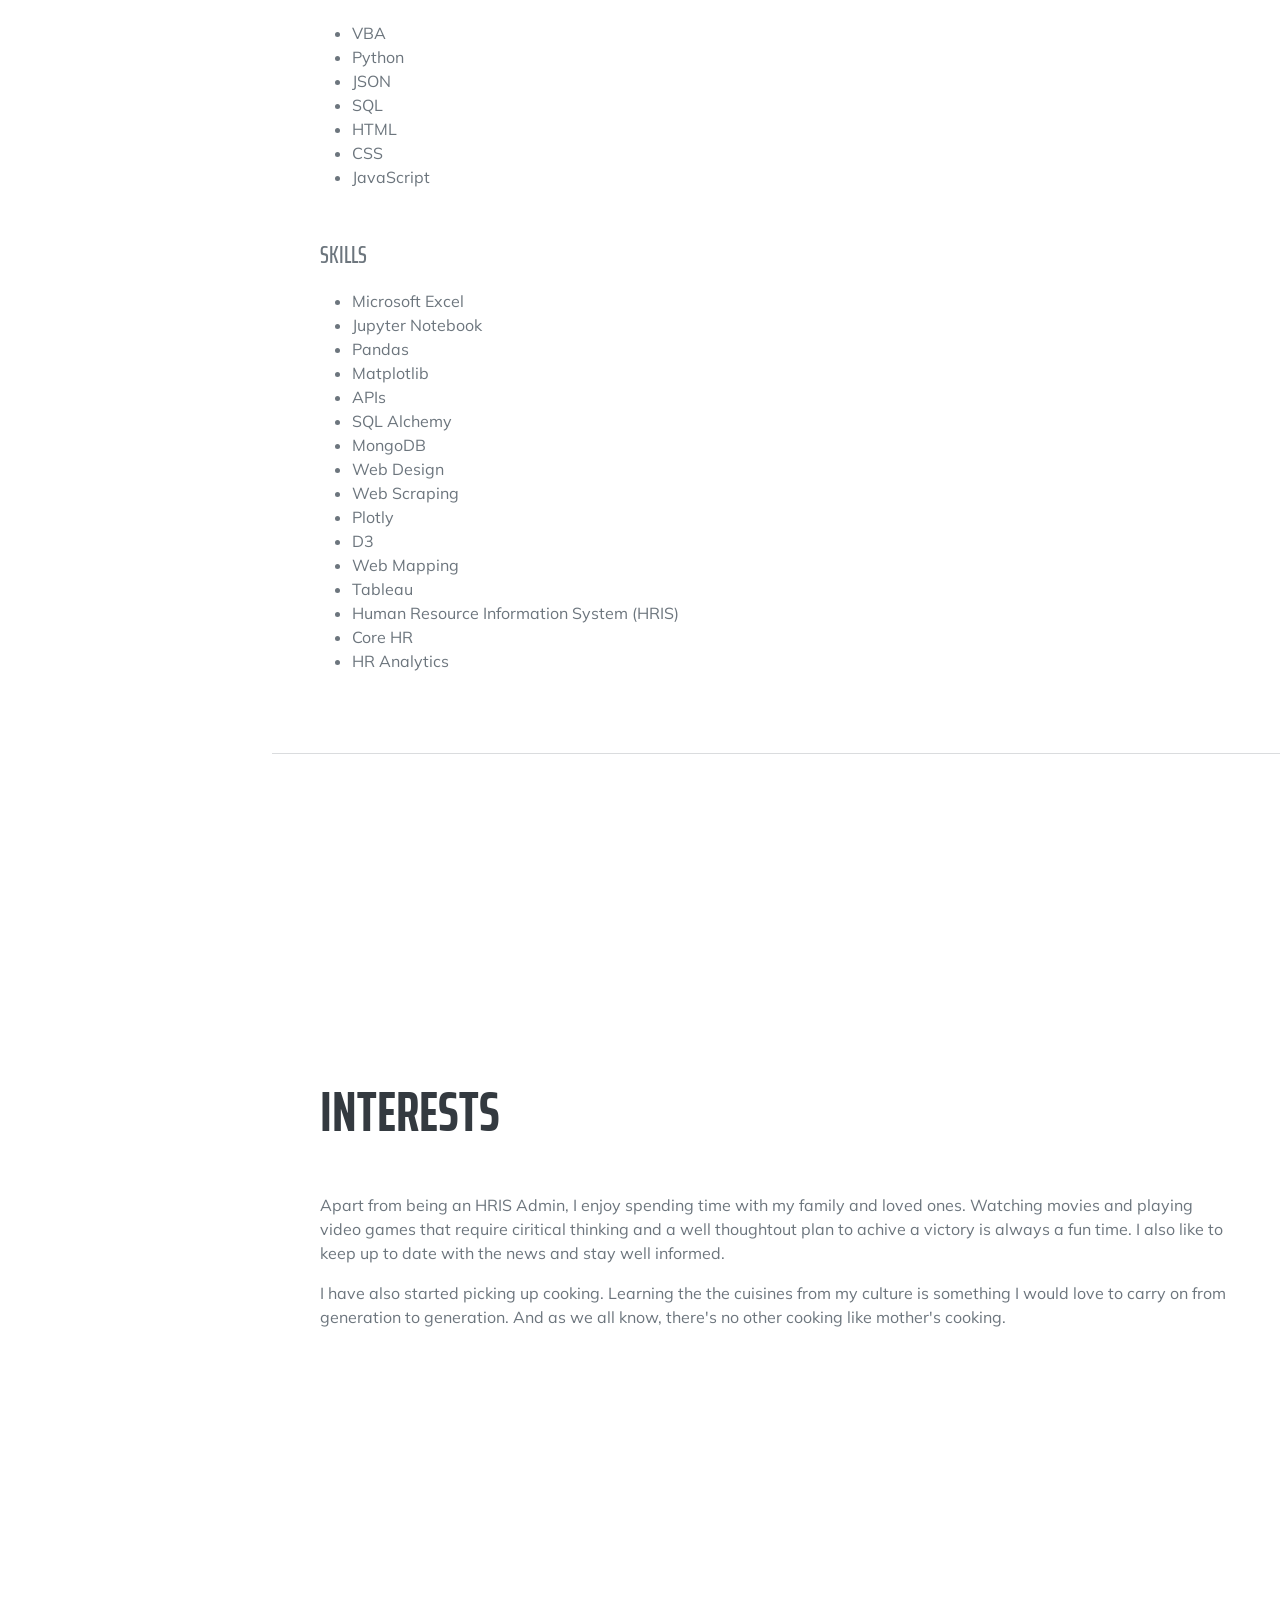
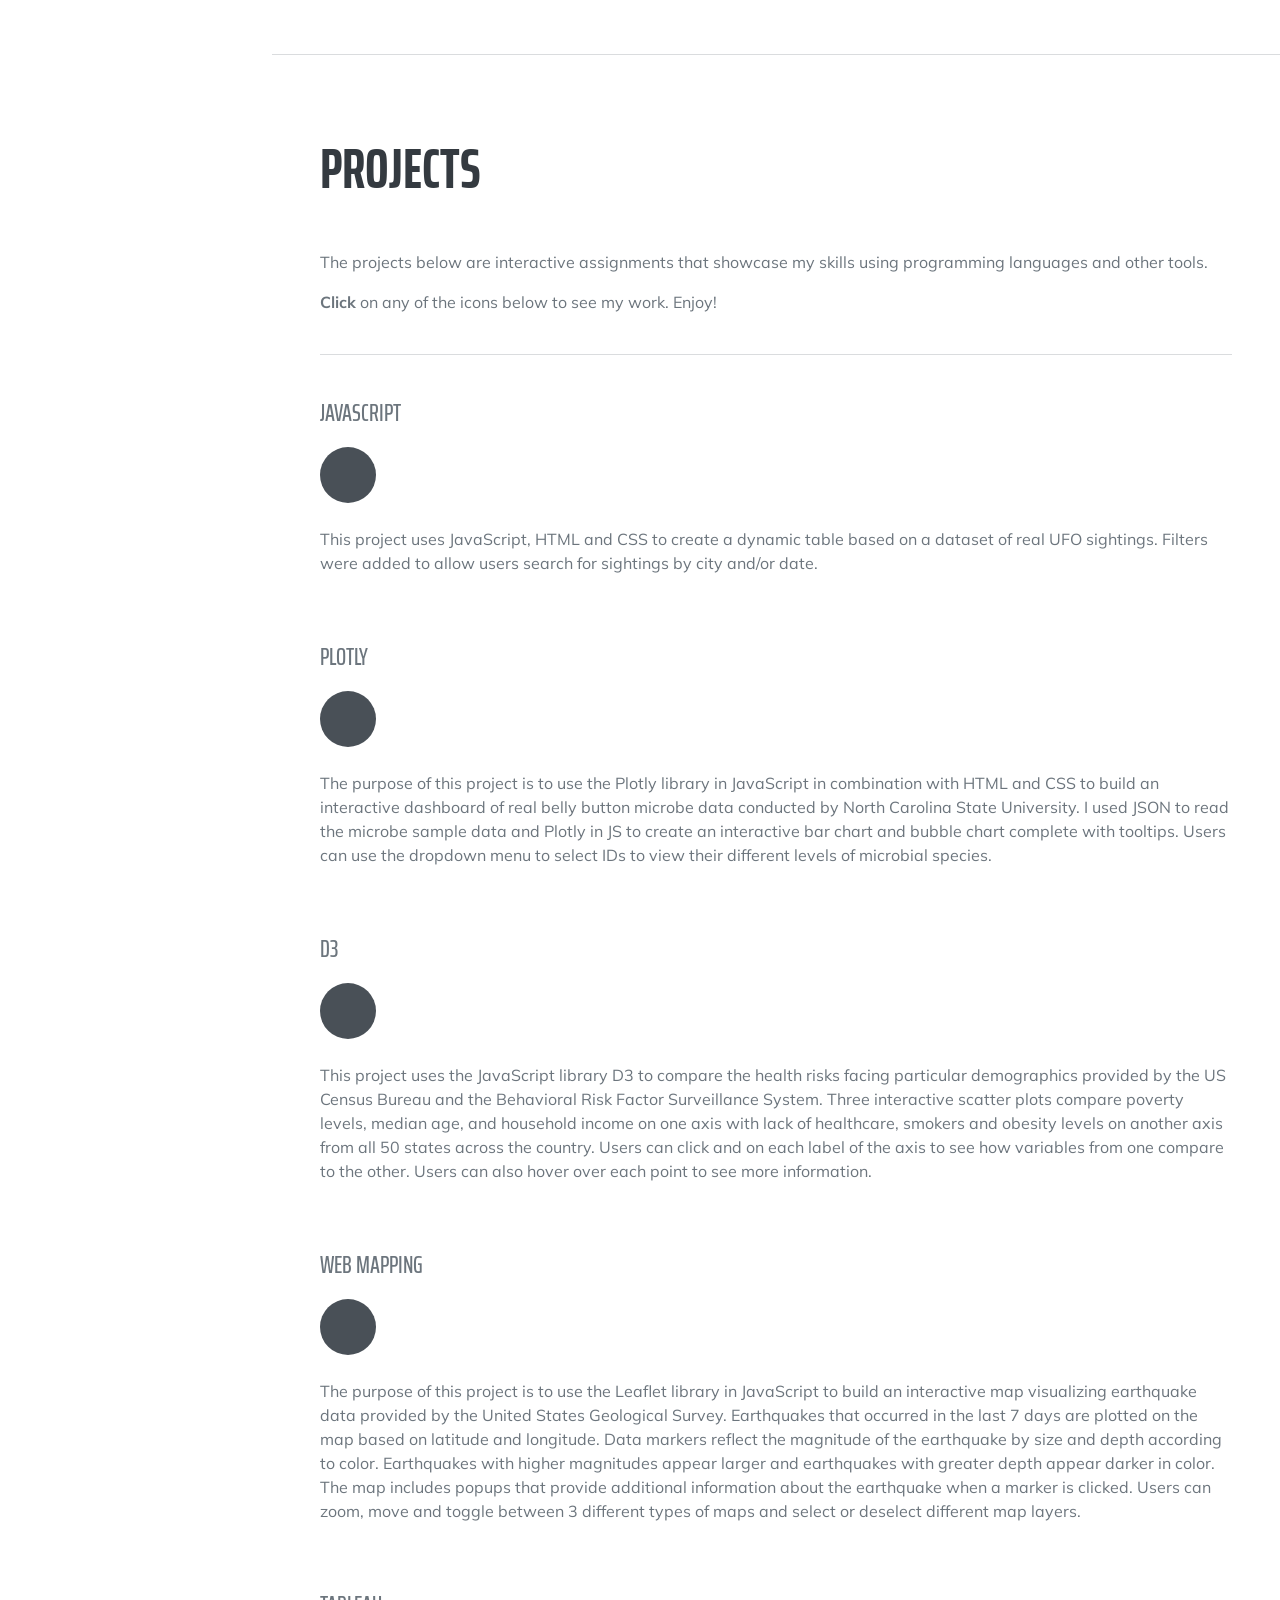
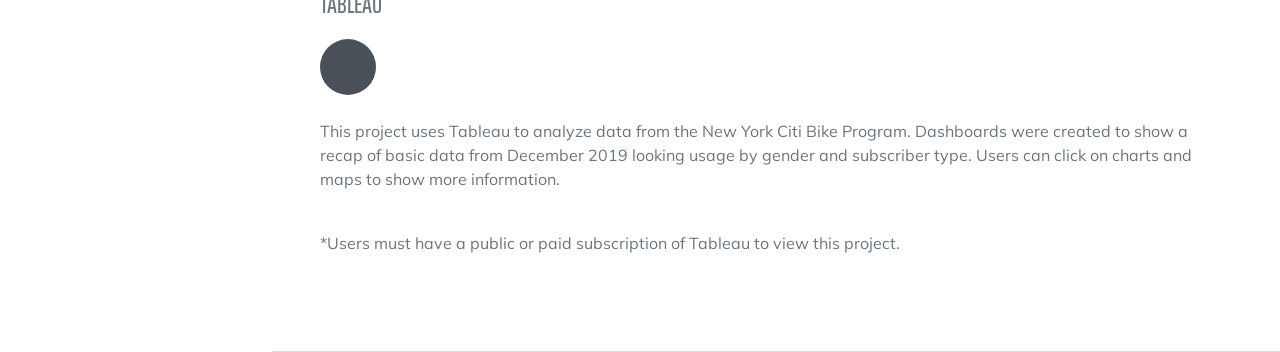
==== commit 9c7557de: "Update index.html" ====
--- a/index.html
+++ b/index.html
@@ -233,7 +233,7 @@
             <section class="resume-section" id="interests">
                 <div class="resume-section-content">
                     <h2 class="mb-5">Interests</h2>
-                    <p>Apart from being an HRIS Admin, I enjoy spending time with my family and loved ones. Watching movies and playing video games with friends is always a fun time. I also like to keep up to date with the news and stay well informed.</p>
+                    <p>Apart from being an HRIS Admin, I enjoy spending time with my family and loved ones. Watching movies and playing video games that require ciritical thinking and a well thoughtout plan to achive a victory is always a fun time. I also like to keep up to date with the news and stay well informed.</p>
                     <p class="mb-0">I have also started picking up cooking. Learning the the cuisines from my culture is something I would love to carry on from generation to generation. And as we all know, there's no other cooking like mother's cooking.</p>
                 </div>
             </section>
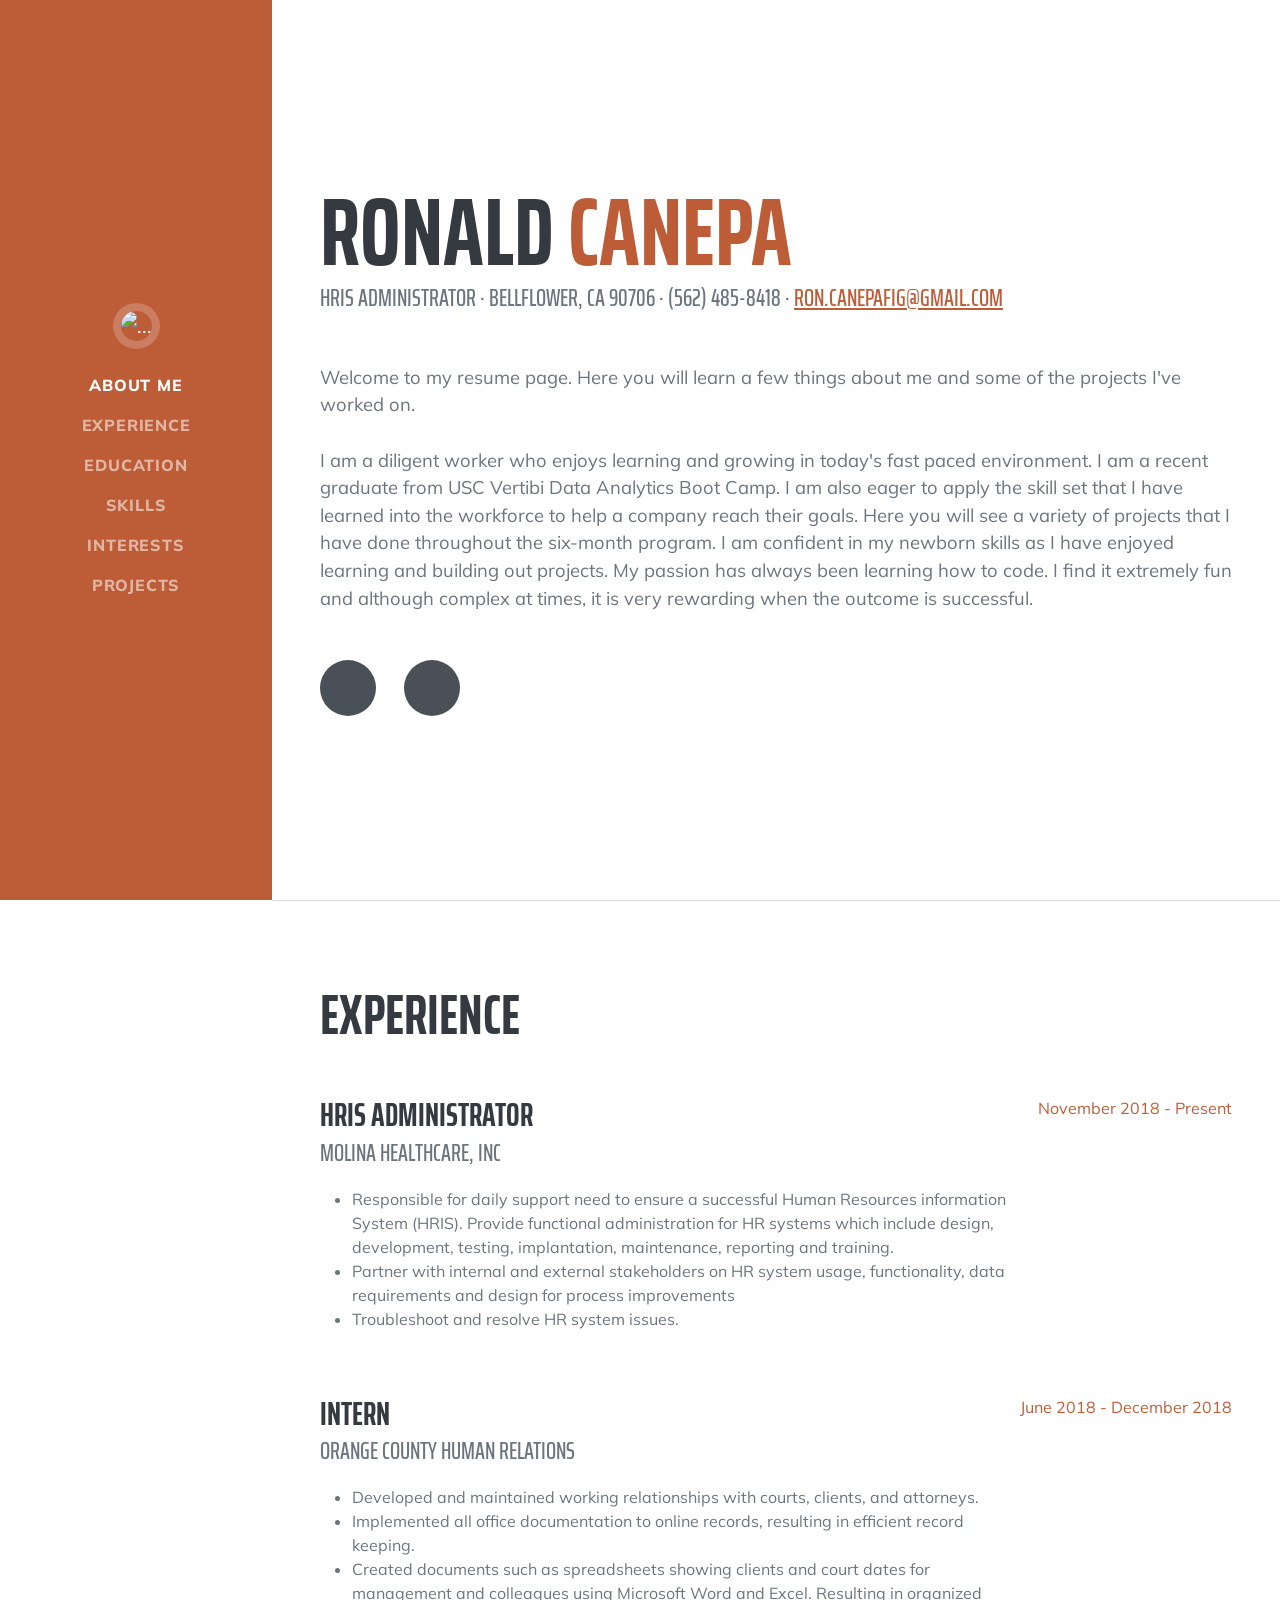
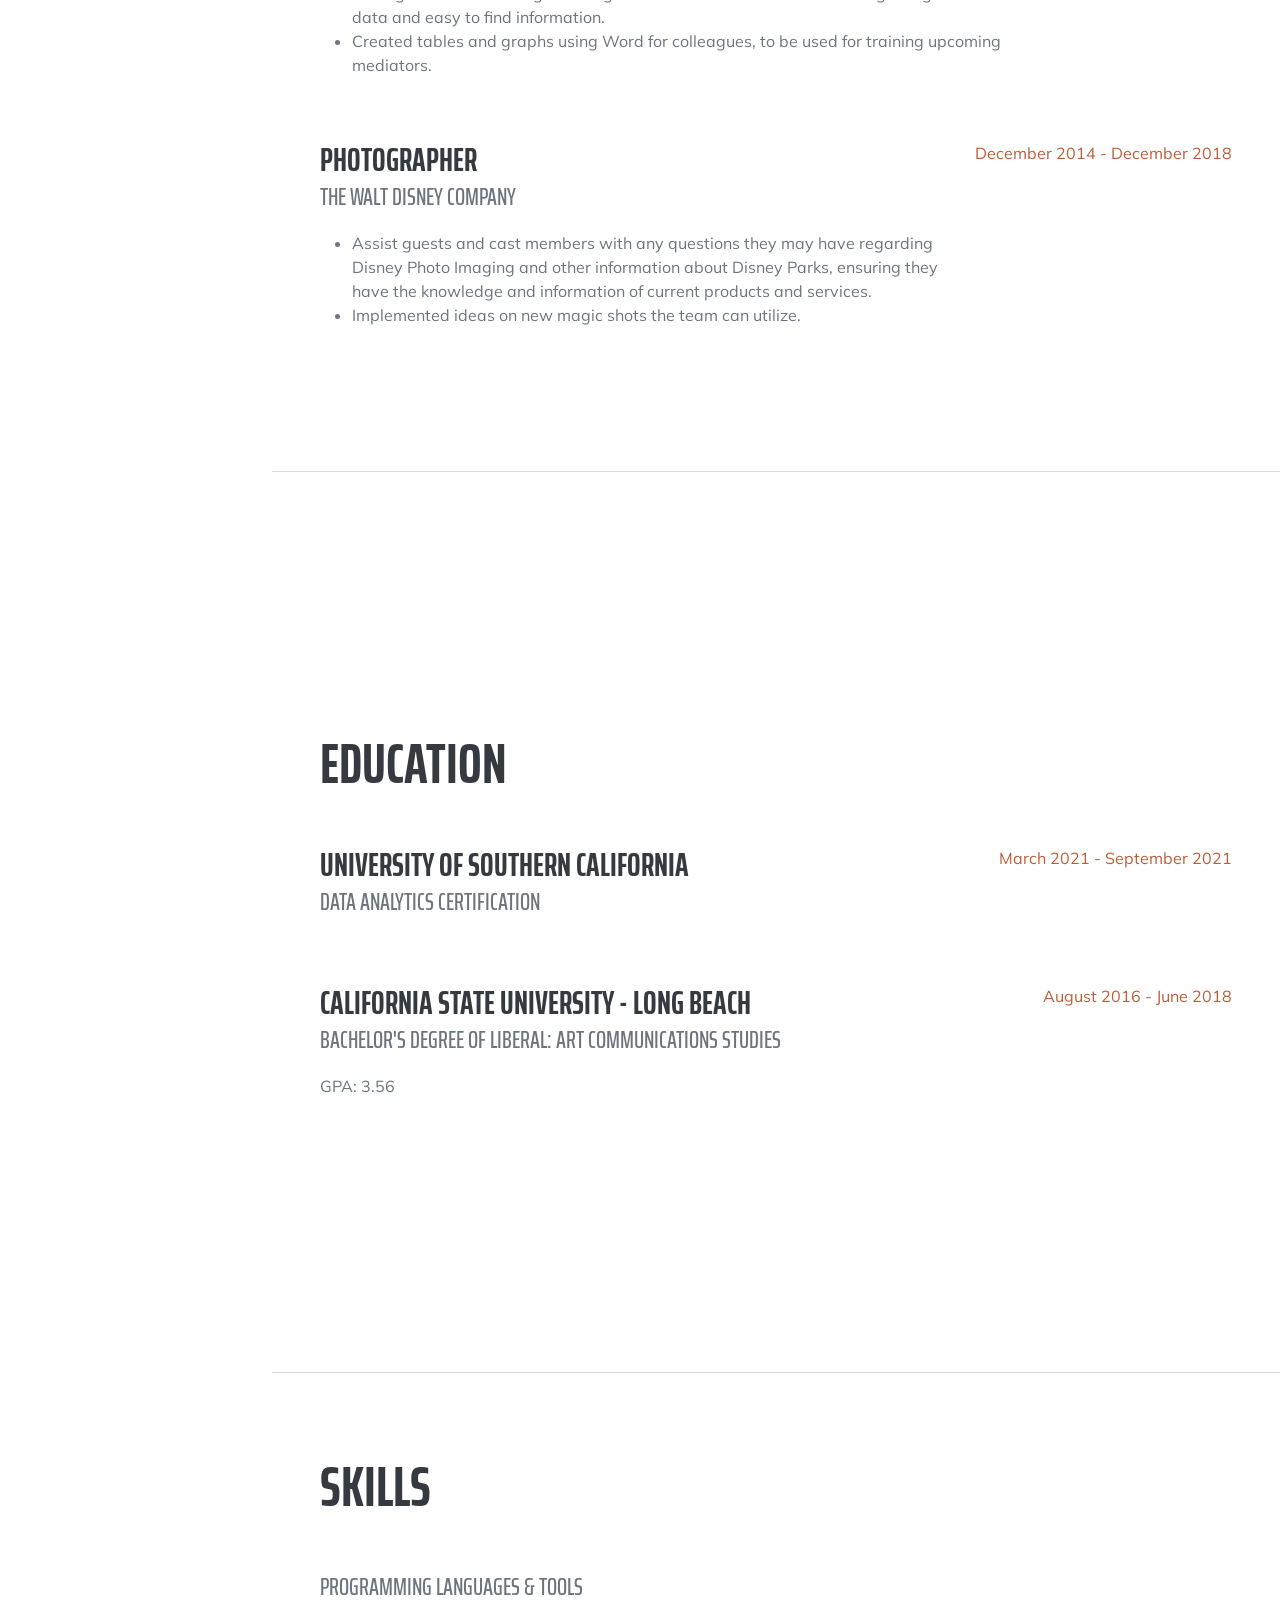
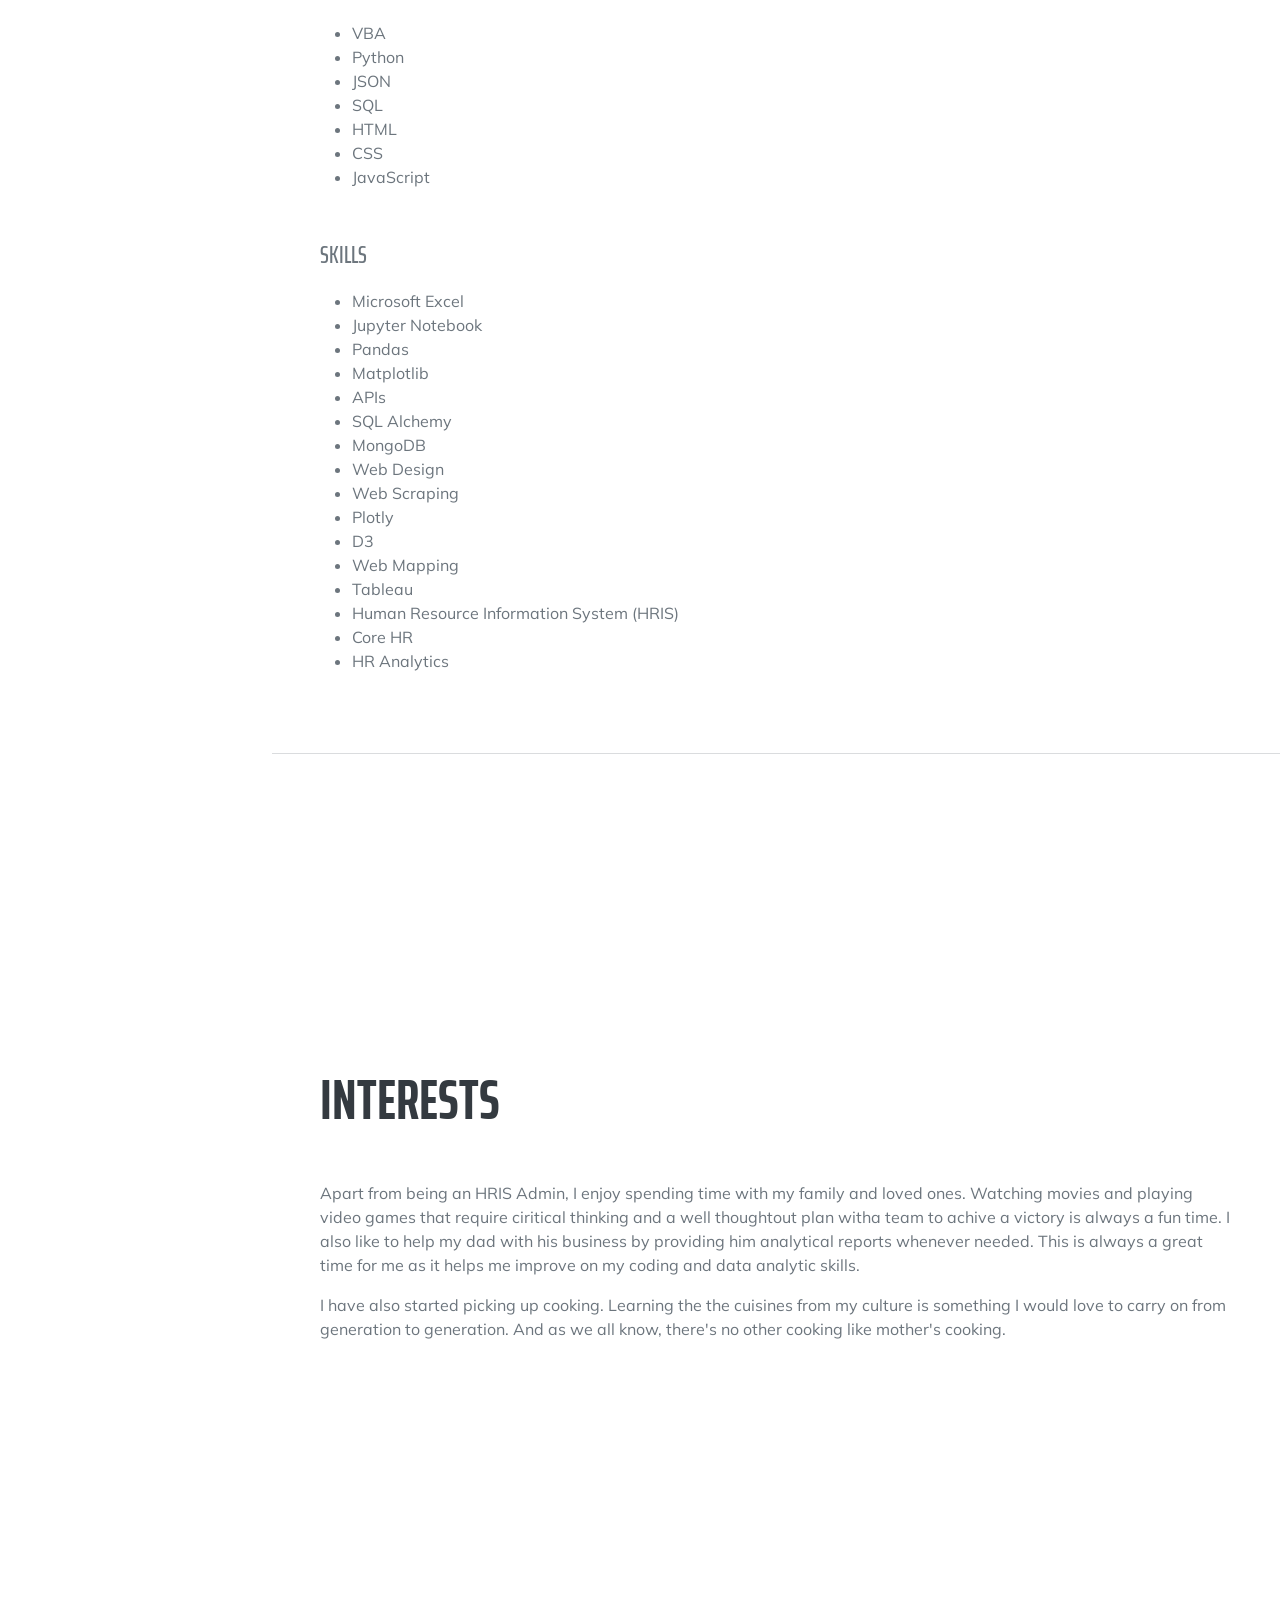
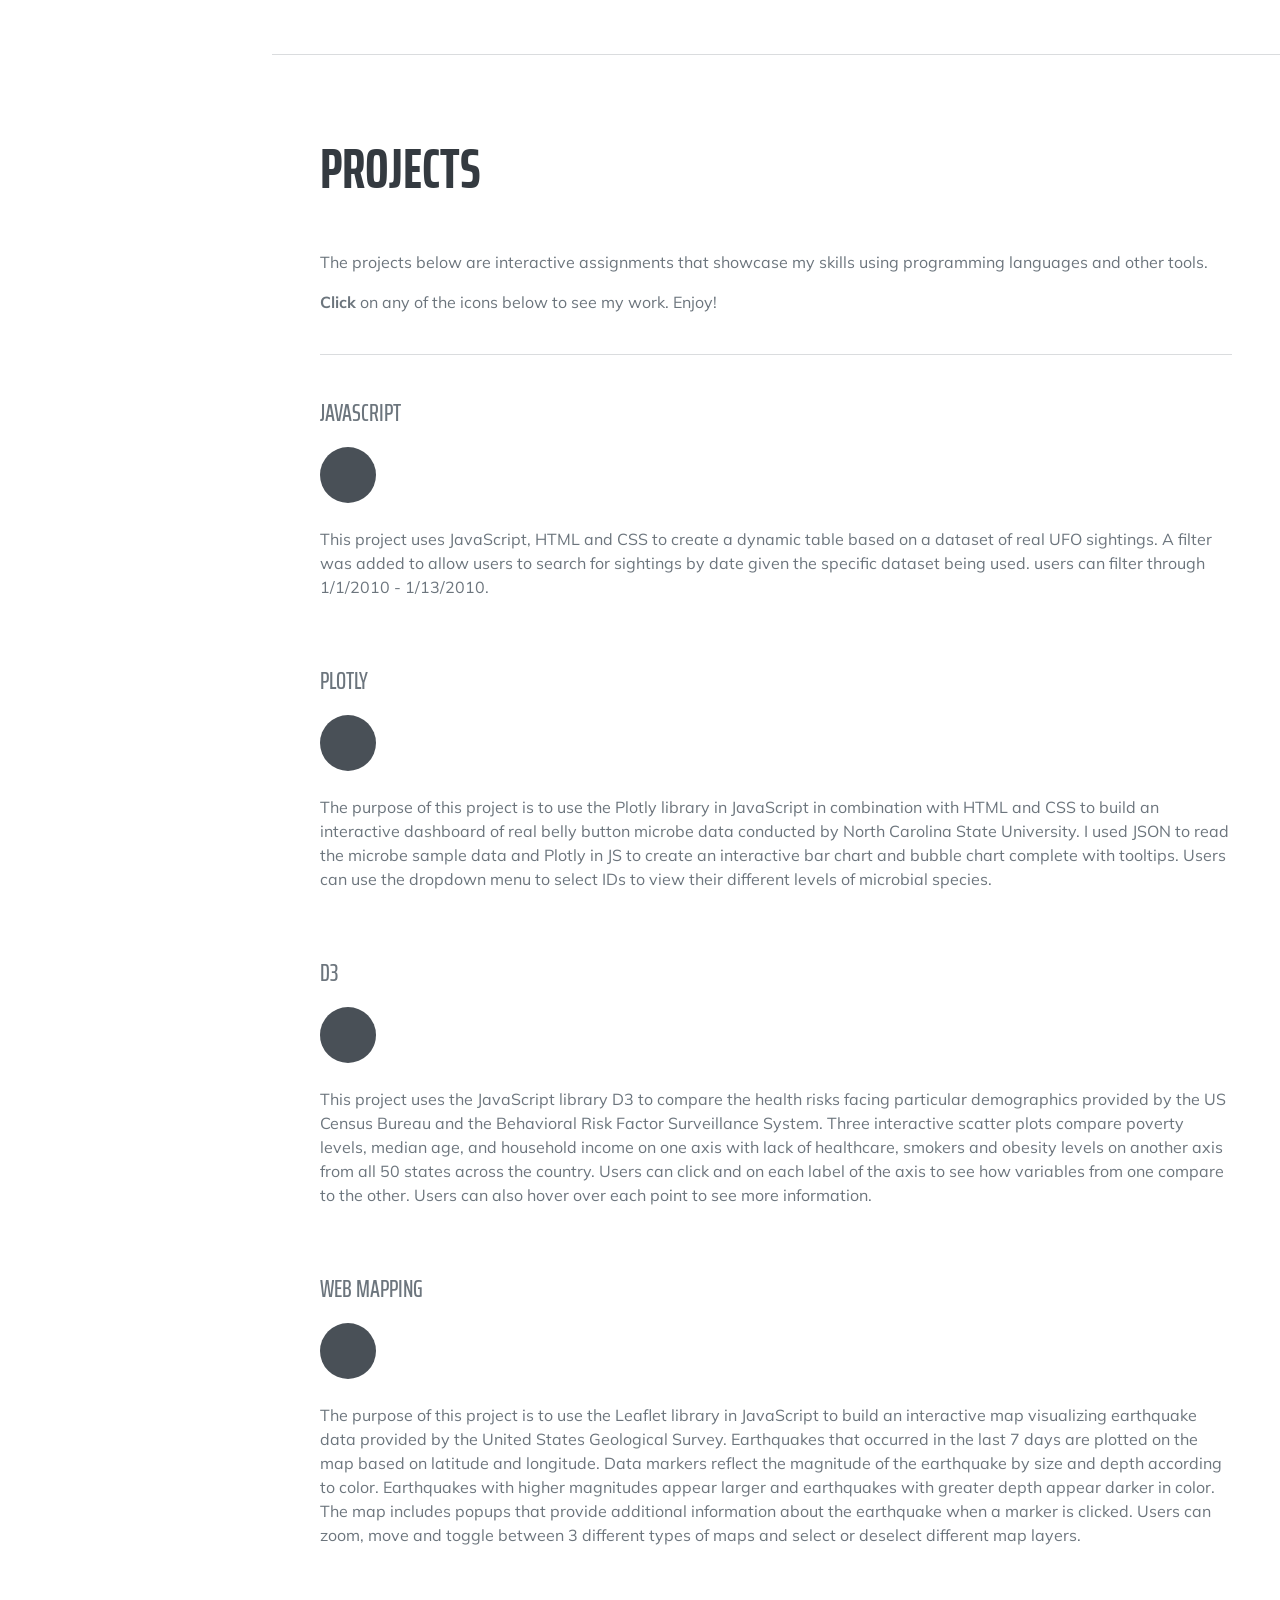
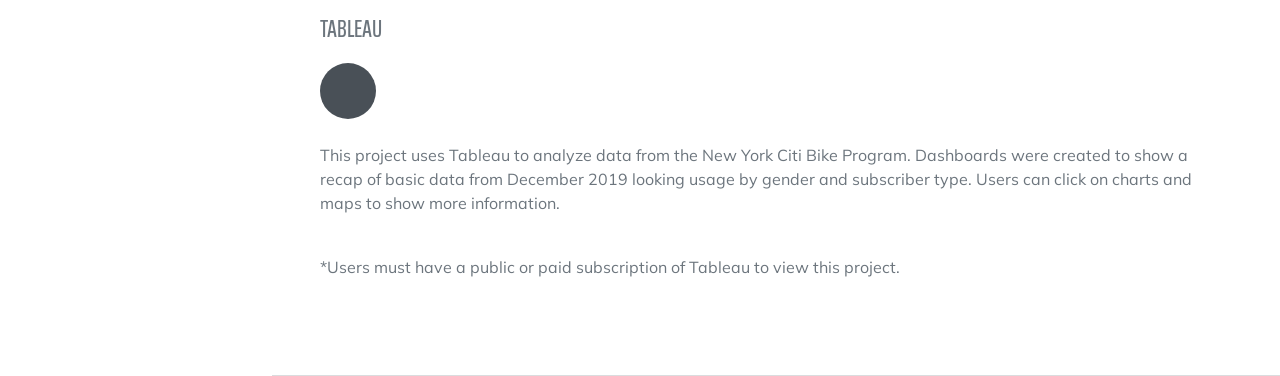
==== commit 74de0fbc: "Update index.html" ====
--- a/index.html
+++ b/index.html
@@ -233,7 +233,7 @@
             <section class="resume-section" id="interests">
                 <div class="resume-section-content">
                     <h2 class="mb-5">Interests</h2>
-                    <p>Apart from being an HRIS Admin, I enjoy spending time with my family and loved ones. Watching movies and playing video games that require ciritical thinking and a well thoughtout plan to achive a victory is always a fun time. I also like to keep up to date with the news and stay well informed.</p>
+                    <p>Apart from being an HRIS Admin, I enjoy spending time with my family and loved ones. Watching movies and playing video games that require ciritical thinking and a well thoughtout plan witha team to achive a victory is always a fun time. I also like to help my dad with his business by providing him analytical reports whenever needed. This is always a great time for me as it helps me improve on my coding and data analytic skills.</p>
                     <p class="mb-0">I have also started picking up cooking. Learning the the cuisines from my culture is something I would love to carry on from generation to generation. And as we all know, there's no other cooking like mother's cooking.</p>
                 </div>
             </section>
@@ -253,7 +253,7 @@
                     </div>
                     <br>
                     <p>This project uses JavaScript, HTML and CSS to create a dynamic table based on a dataset of real UFO sightings.
-                        Filters were added to allow users search for sightings by city and/or date.
+                        A filter was added to allow users to search for sightings by date given the specific dataset being used. users can filter through 1/1/2010 - 1/13/2010.
                     </p>
                     <br>
                     <br>
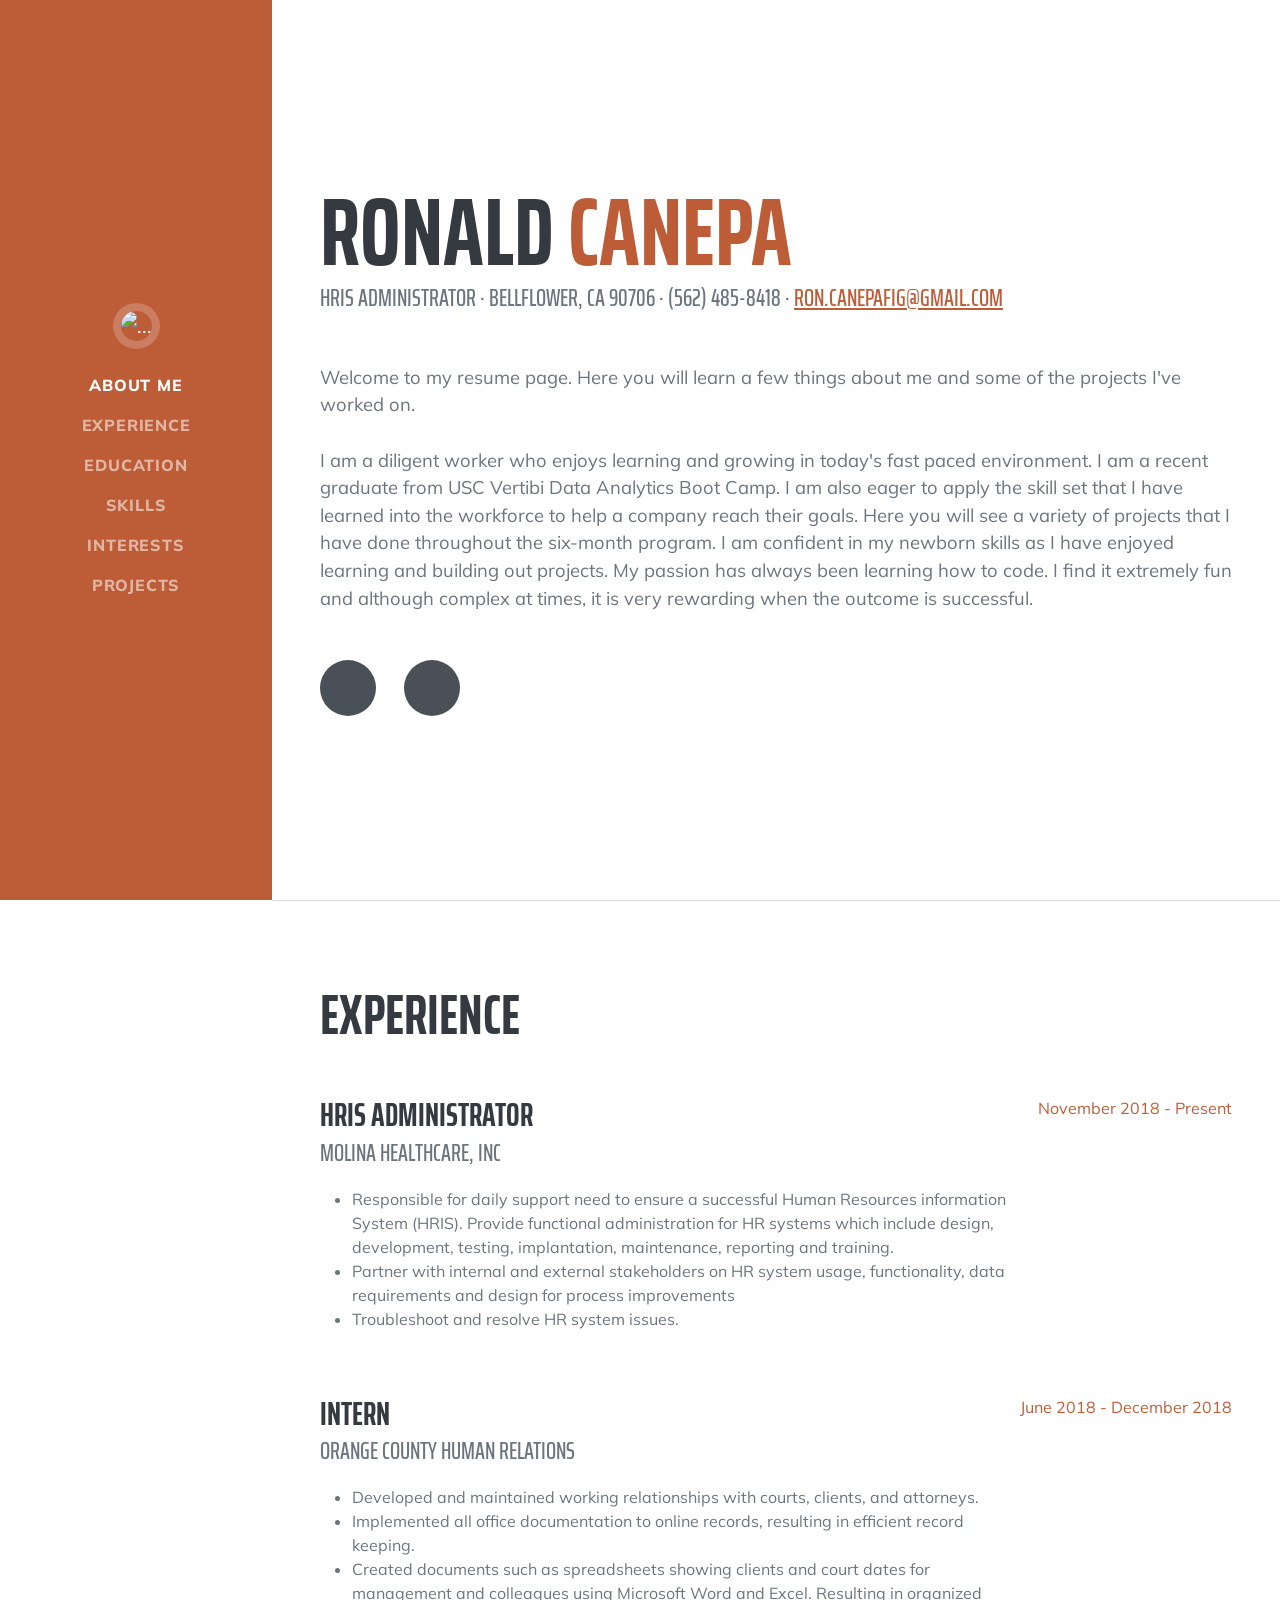
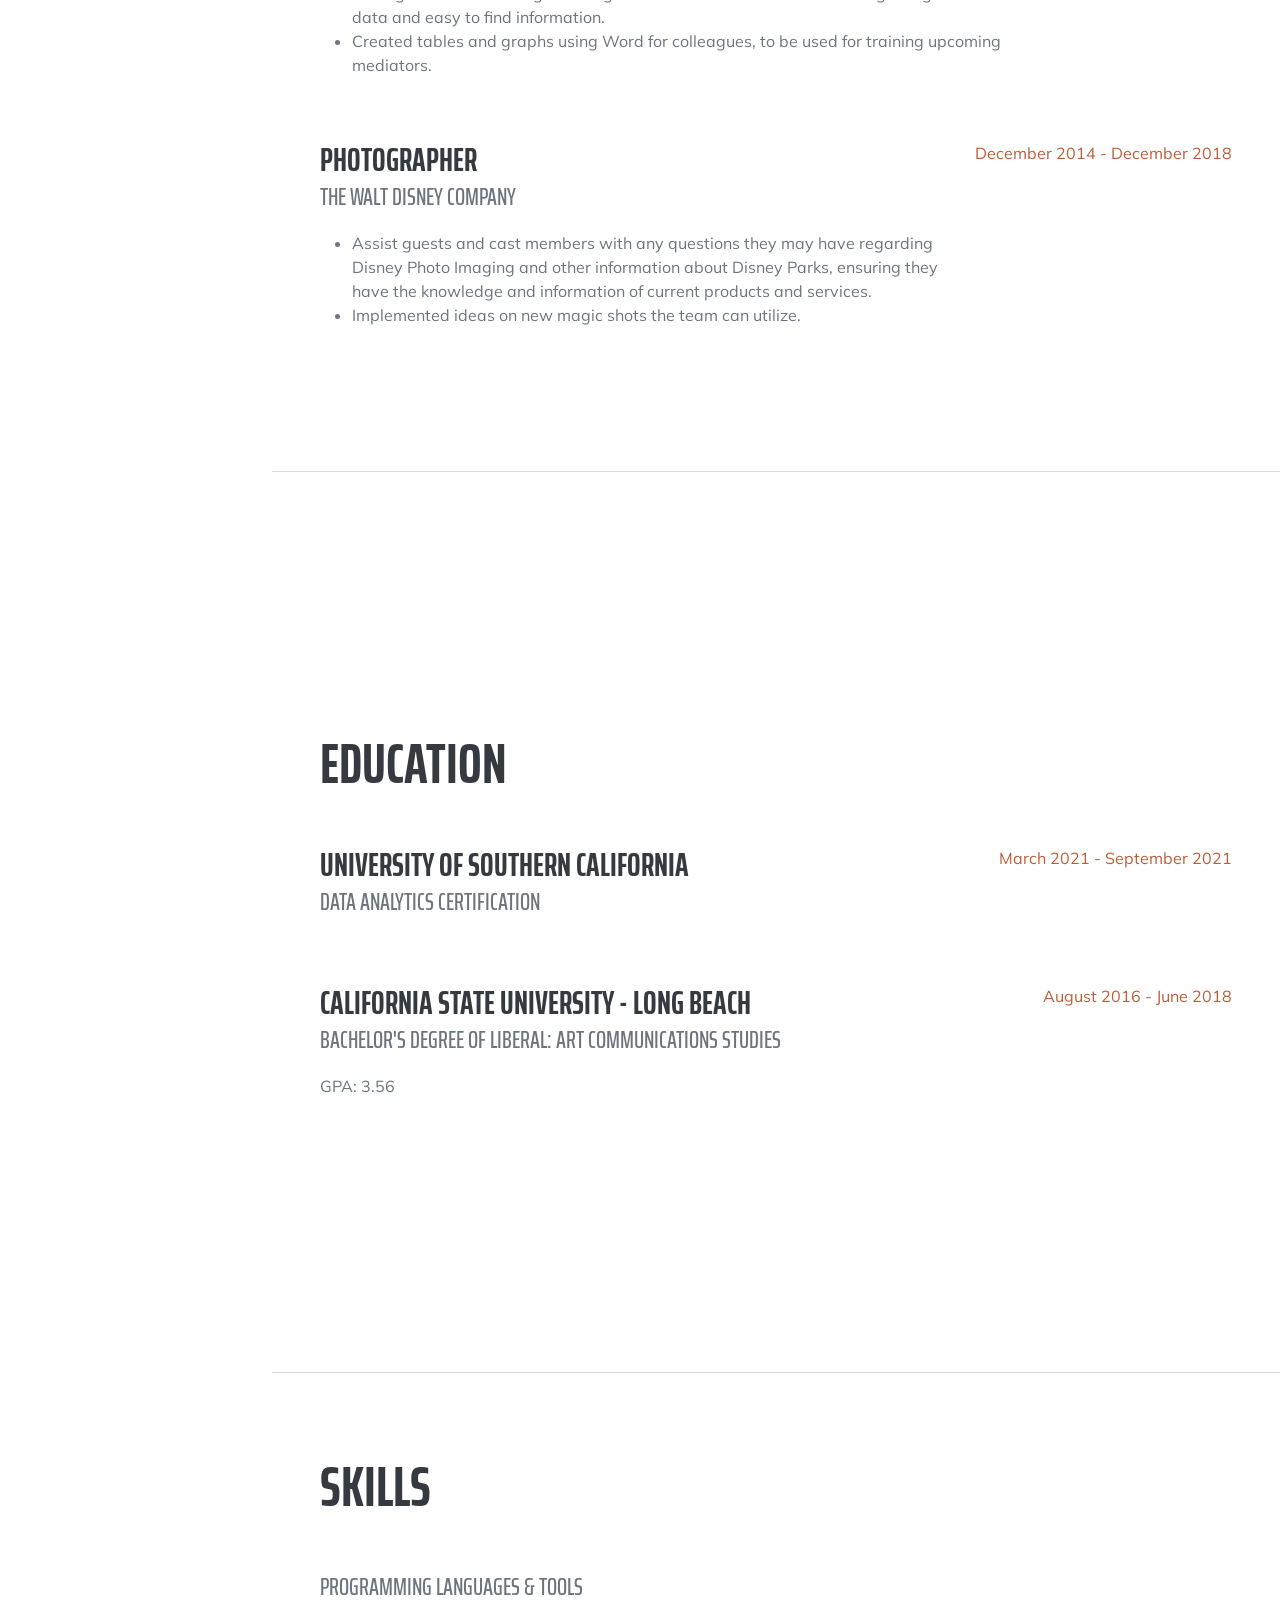
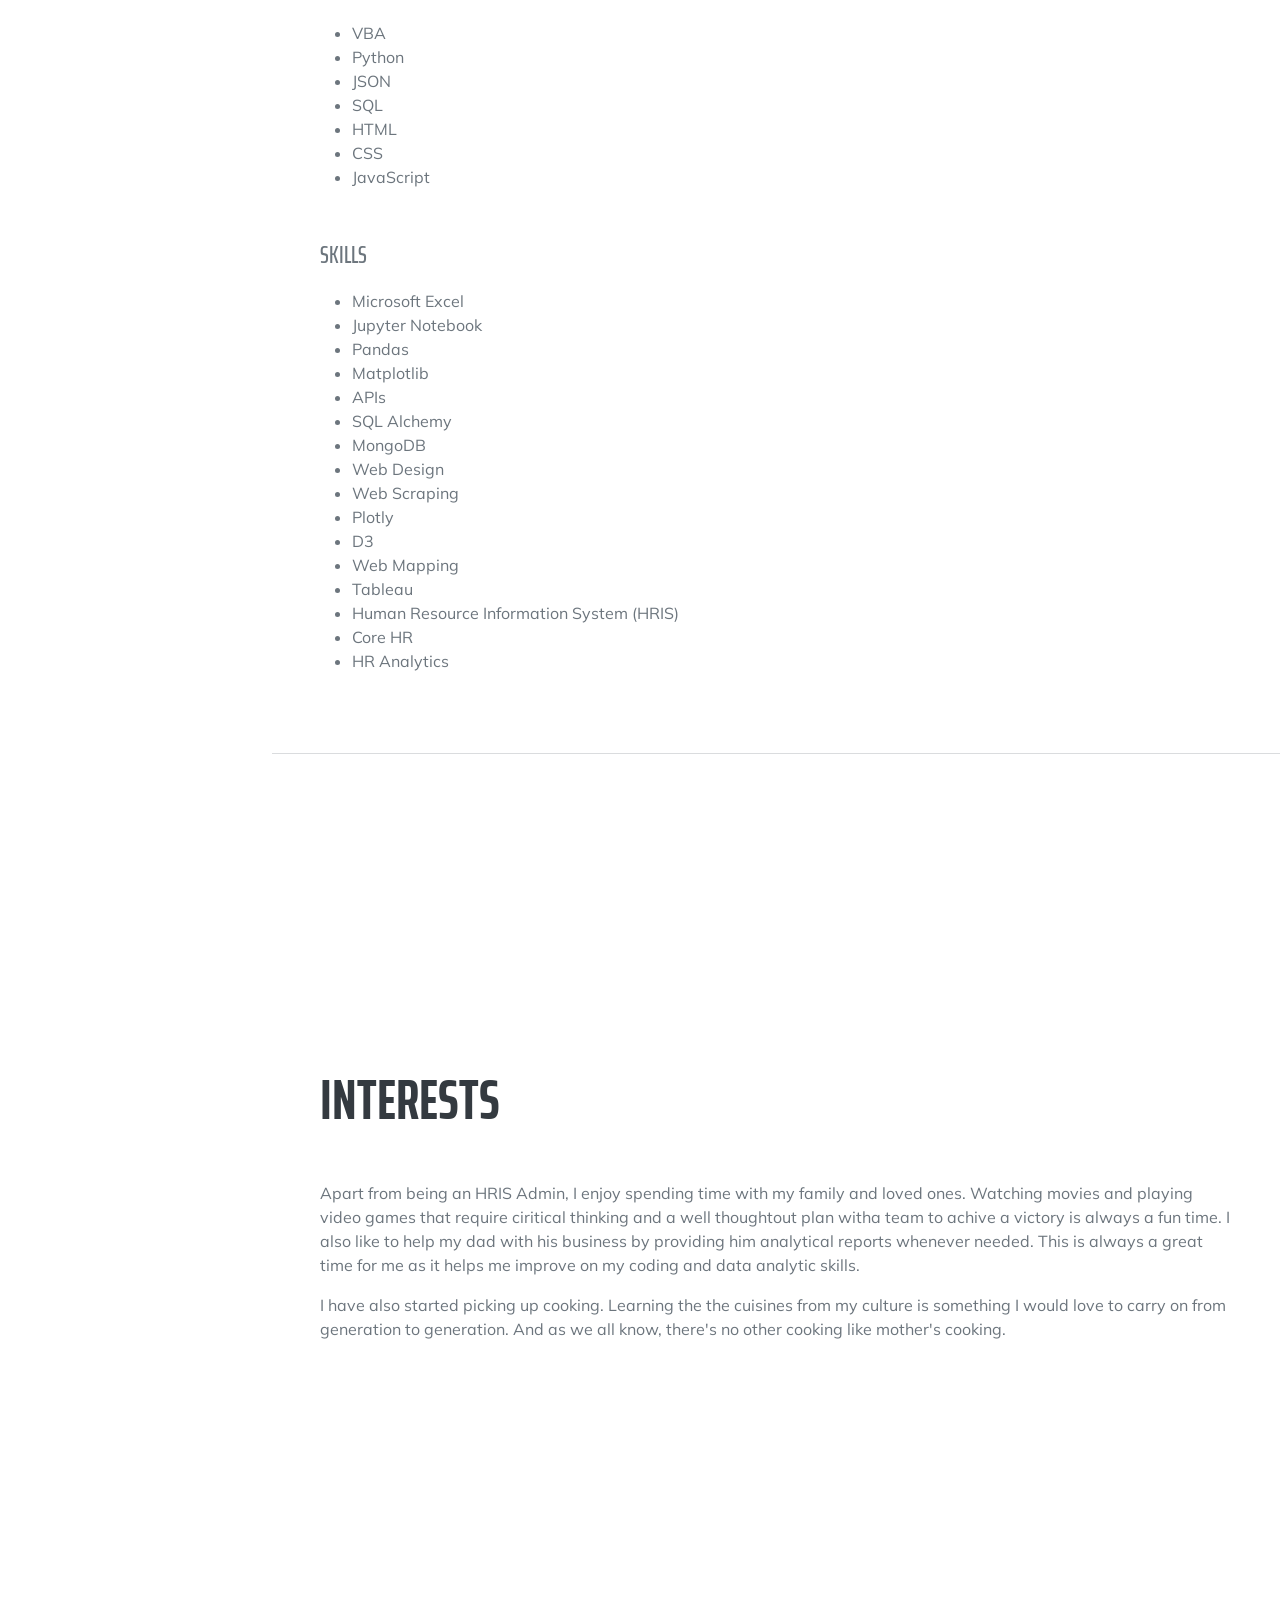
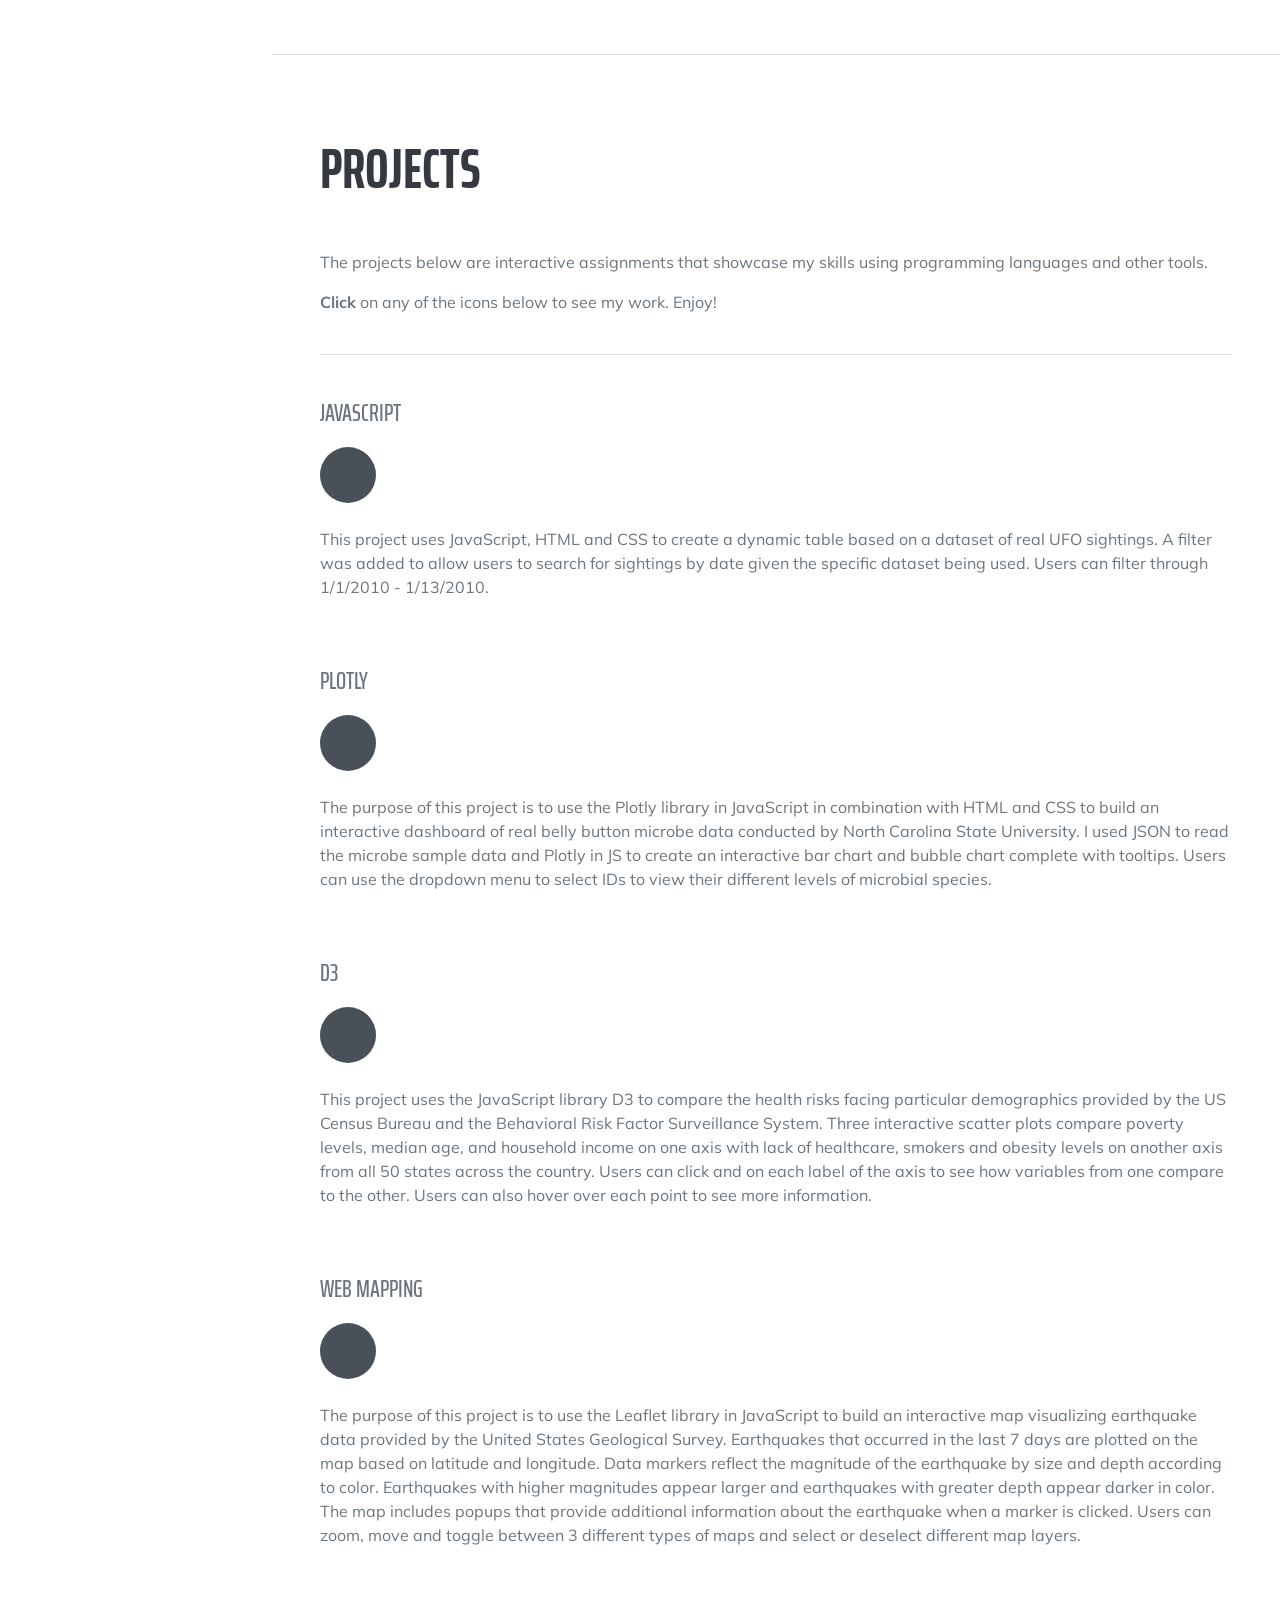
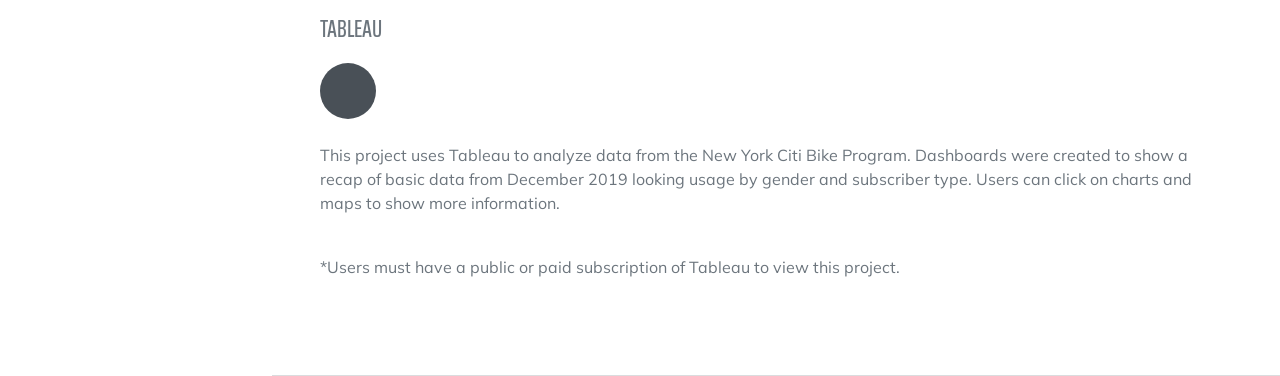
==== commit 1c4bd6ce: "Update index.html" ====
--- a/index.html
+++ b/index.html
@@ -49,7 +49,7 @@
                     </div>
                     <p class="lead mb-5">Welcome to my resume page. Here you will learn a few things about me and some of the projects I've worked on.<br><br>I am a diligent worker who enjoys learning and growing in today's fast paced environment. I am a recent graduate from USC Vertibi Data Analytics Boot Camp. I am also eager to apply the skill set that I have learned into the workforce to help a company reach their goals. Here you will see a variety of projects that I have done throughout the six-month program. I am confident in my newborn skills as I have enjoyed learning and building out projects. My passion has always been learning how to code. I find it extremely fun and although complex at times, it is very rewarding when the outcome is successful.</p>
                     <div class="social-icons">
-                        <a class="social-icon" href="www.linkedin.com/in/ronald-canepa-9a830b133"><i class="fab fa-linkedin-in"></i></a>
+                        <a class="social-icon" href="https://linkedin.com/in/ronald-canepa-9a830b133"><i class="fab fa-linkedin-in"></i></a>
                         <a class="social-icon" href="https://github.com/LiquidRonnie"><i class="fab fa-github"></i></a>
                     </div>
                 </div>
@@ -253,7 +253,7 @@
                     </div>
                     <br>
                     <p>This project uses JavaScript, HTML and CSS to create a dynamic table based on a dataset of real UFO sightings.
-                        A filter was added to allow users to search for sightings by date given the specific dataset being used. users can filter through 1/1/2010 - 1/13/2010.
+                        A filter was added to allow users to search for sightings by date given the specific dataset being used. Users can filter through 1/1/2010 - 1/13/2010.
                     </p>
                     <br>
                     <br>
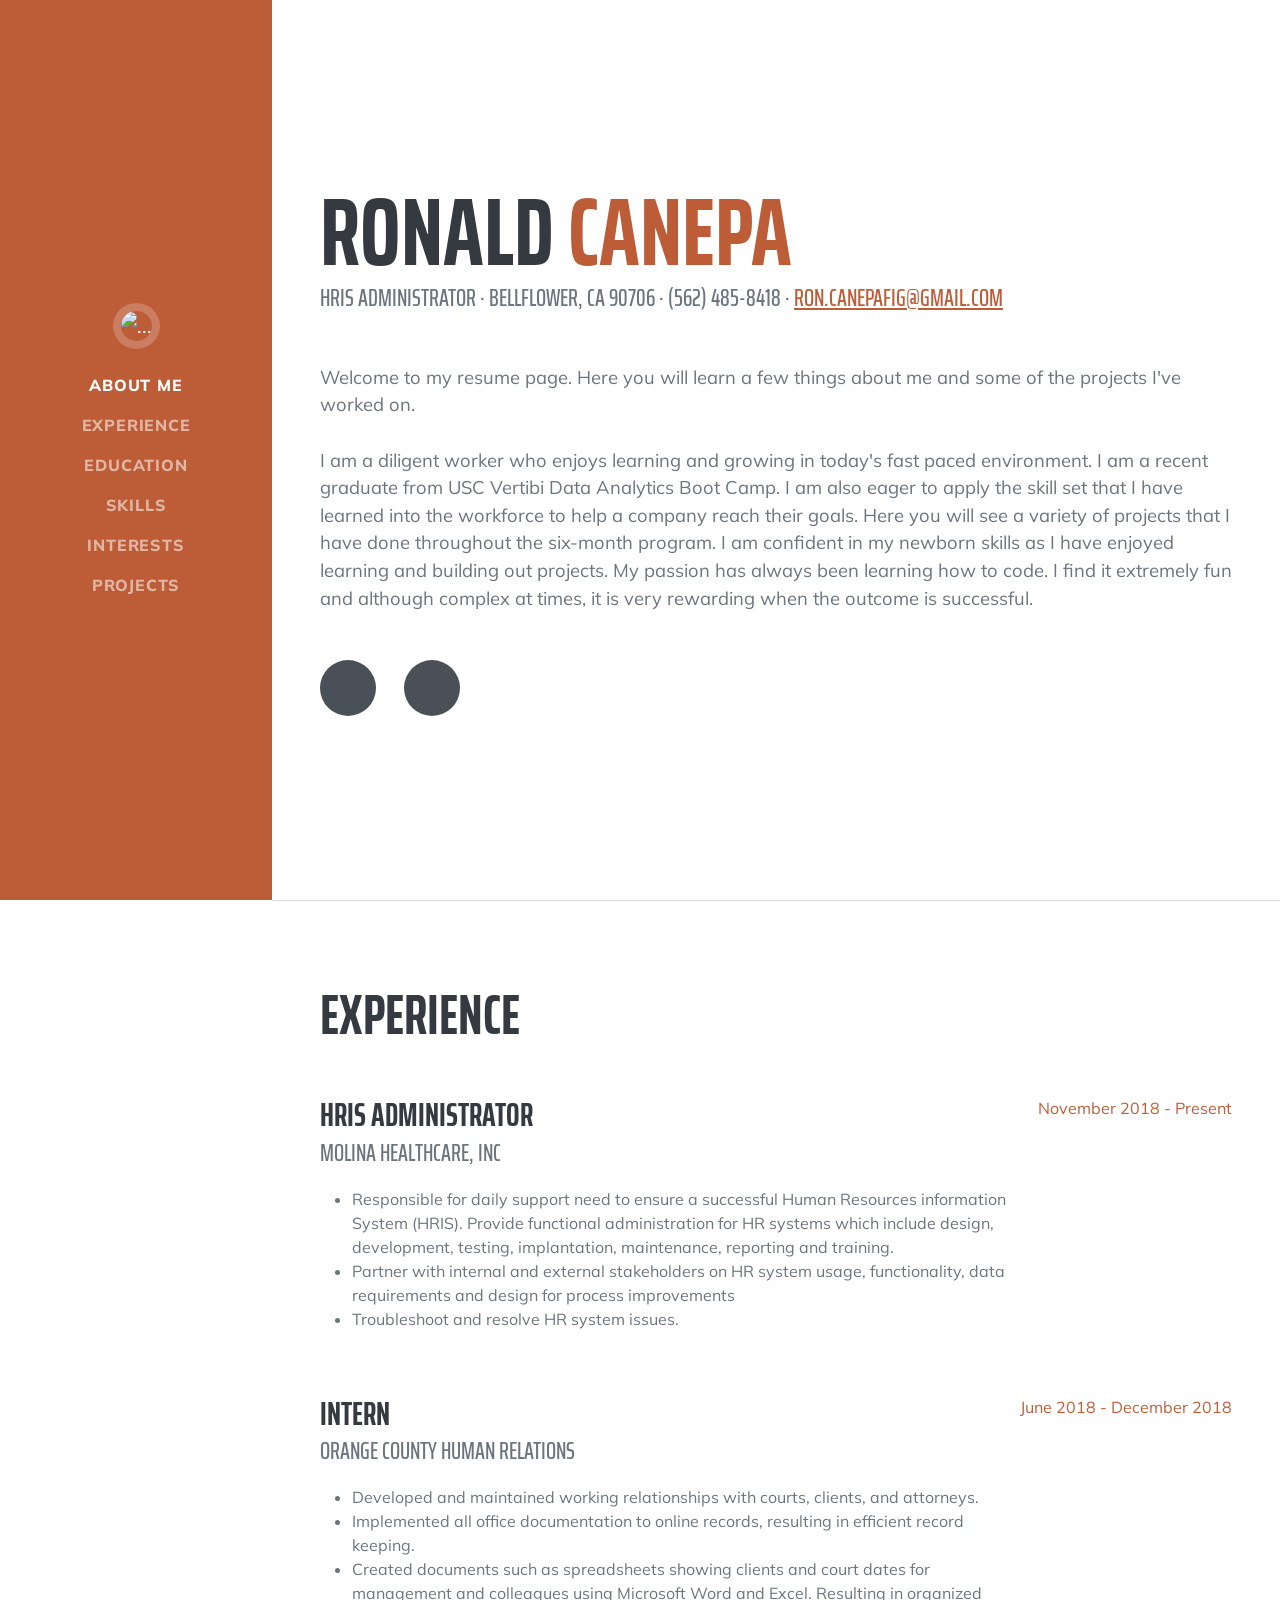
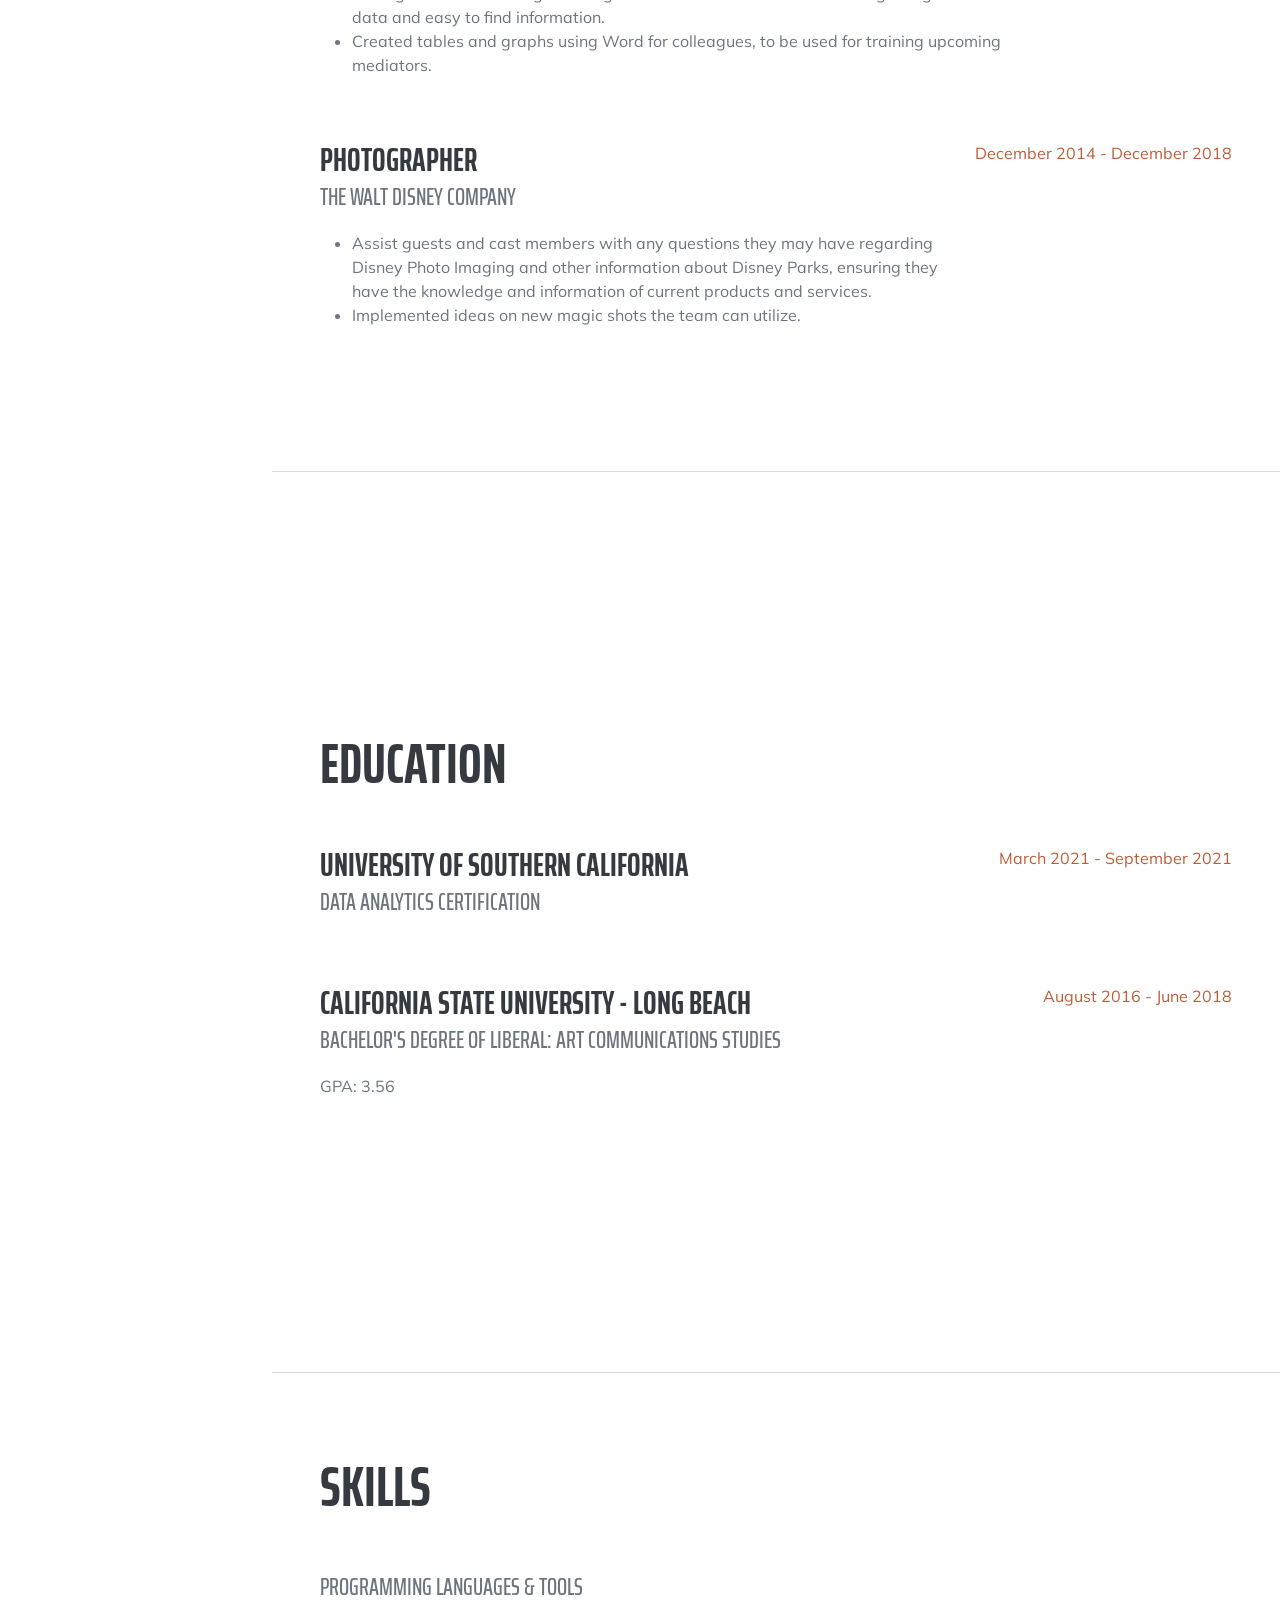
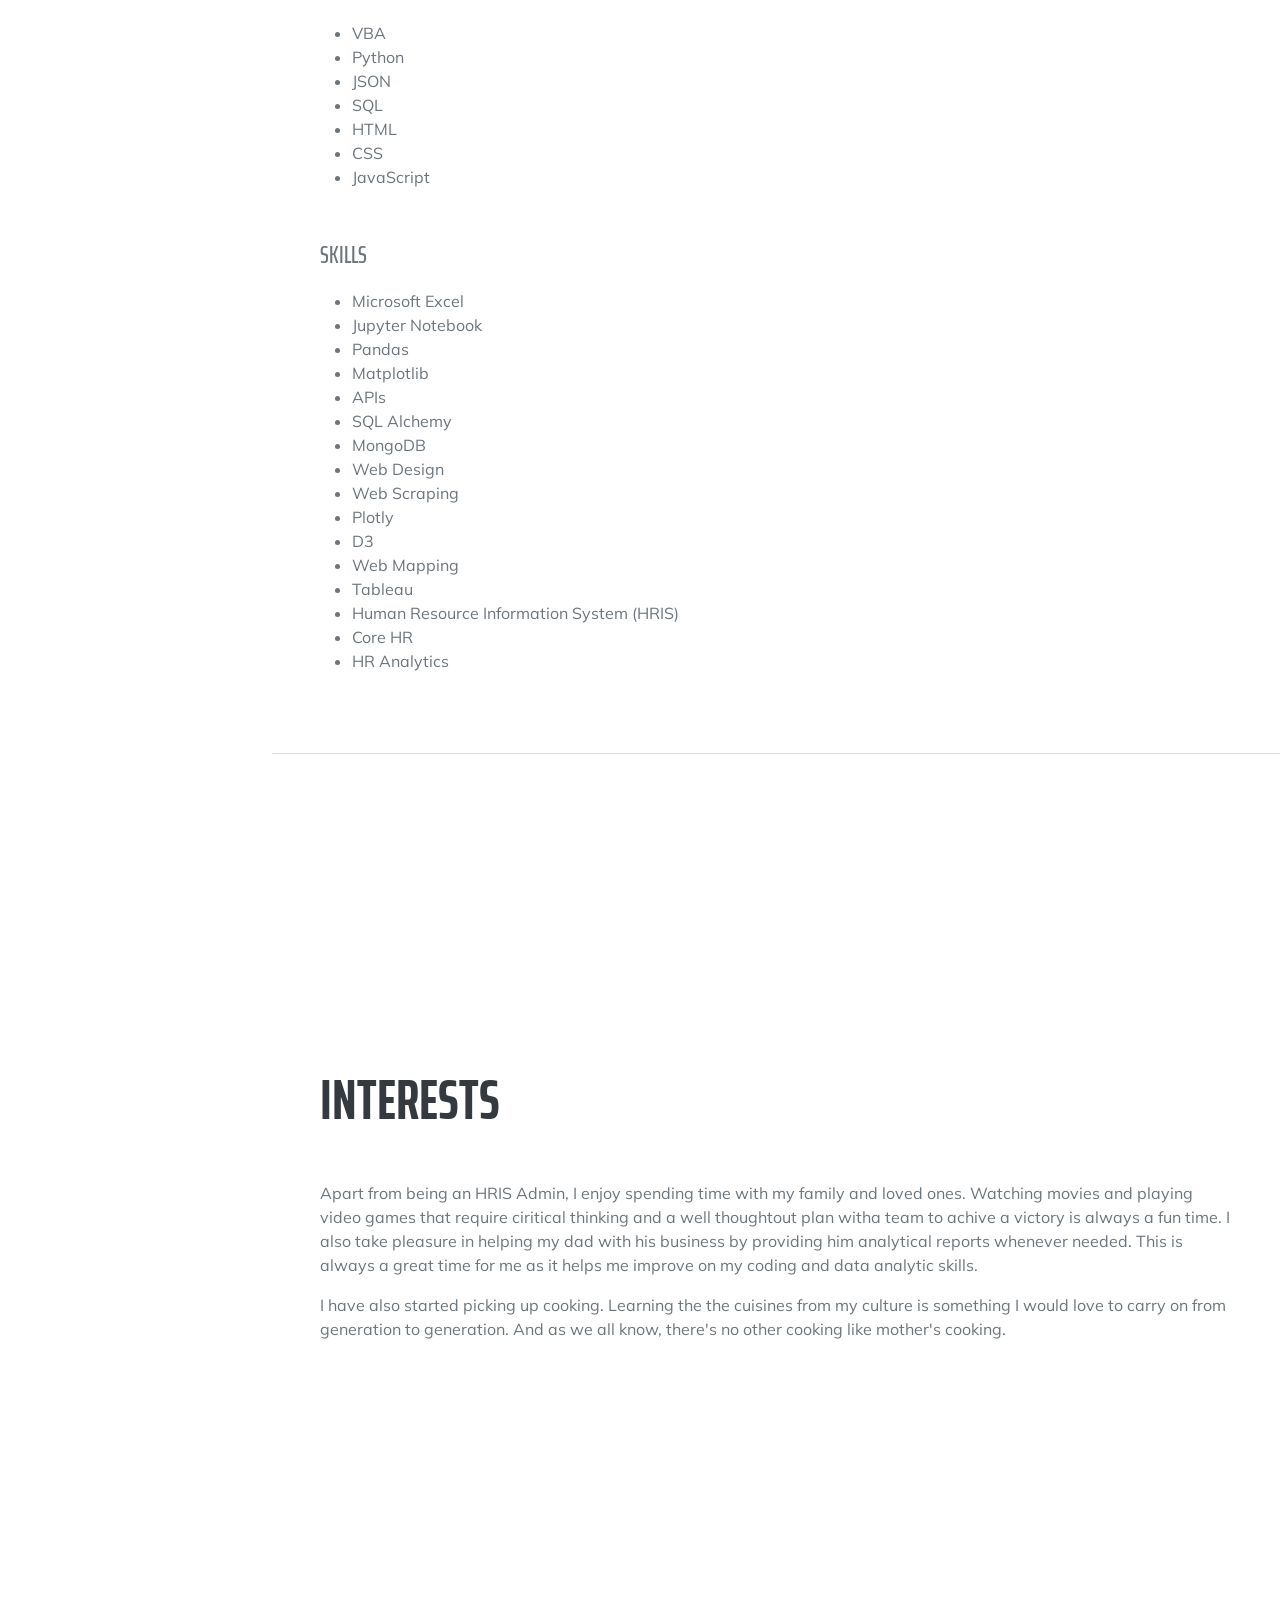
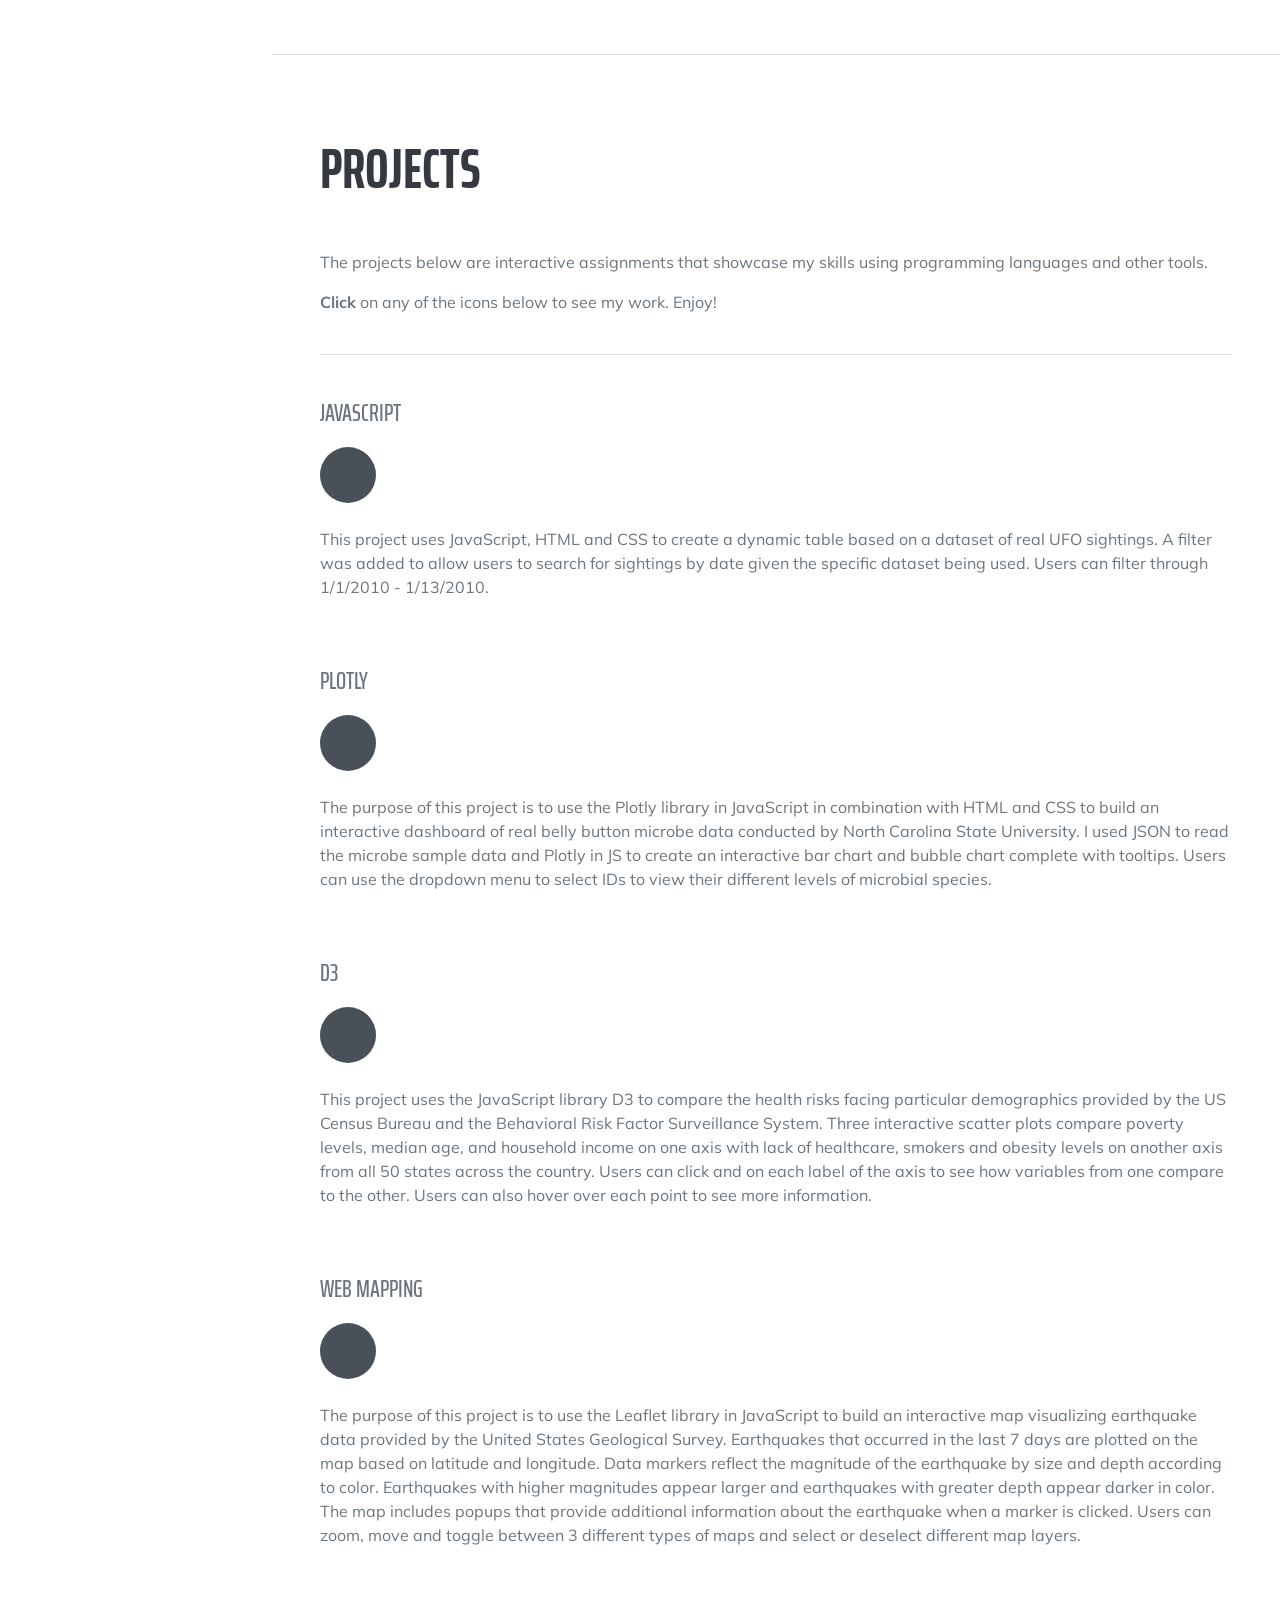
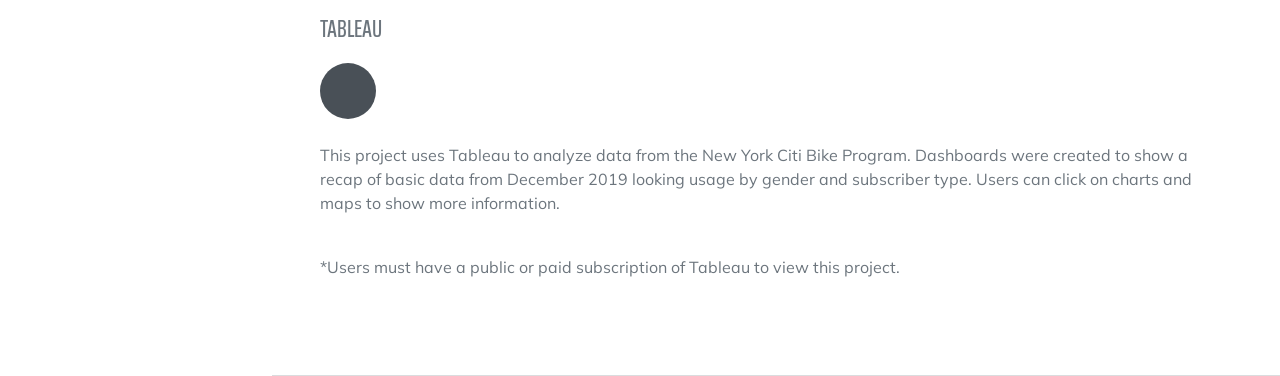
==== commit f7663290: "Update index.html" ====
--- a/index.html
+++ b/index.html
@@ -233,7 +233,7 @@
             <section class="resume-section" id="interests">
                 <div class="resume-section-content">
                     <h2 class="mb-5">Interests</h2>
-                    <p>Apart from being an HRIS Admin, I enjoy spending time with my family and loved ones. Watching movies and playing video games that require ciritical thinking and a well thoughtout plan witha team to achive a victory is always a fun time. I also like to help my dad with his business by providing him analytical reports whenever needed. This is always a great time for me as it helps me improve on my coding and data analytic skills.</p>
+                    <p>Apart from being an HRIS Admin, I enjoy spending time with my family and loved ones. Watching movies and playing video games that require ciritical thinking and a well thoughtout plan witha team to achive a victory is always a fun time. I also take pleasure in helping my dad with his business by providing him analytical reports whenever needed. This is always a great time for me as it helps me improve on my coding and data analytic skills.</p>
                     <p class="mb-0">I have also started picking up cooking. Learning the the cuisines from my culture is something I would love to carry on from generation to generation. And as we all know, there's no other cooking like mother's cooking.</p>
                 </div>
             </section>
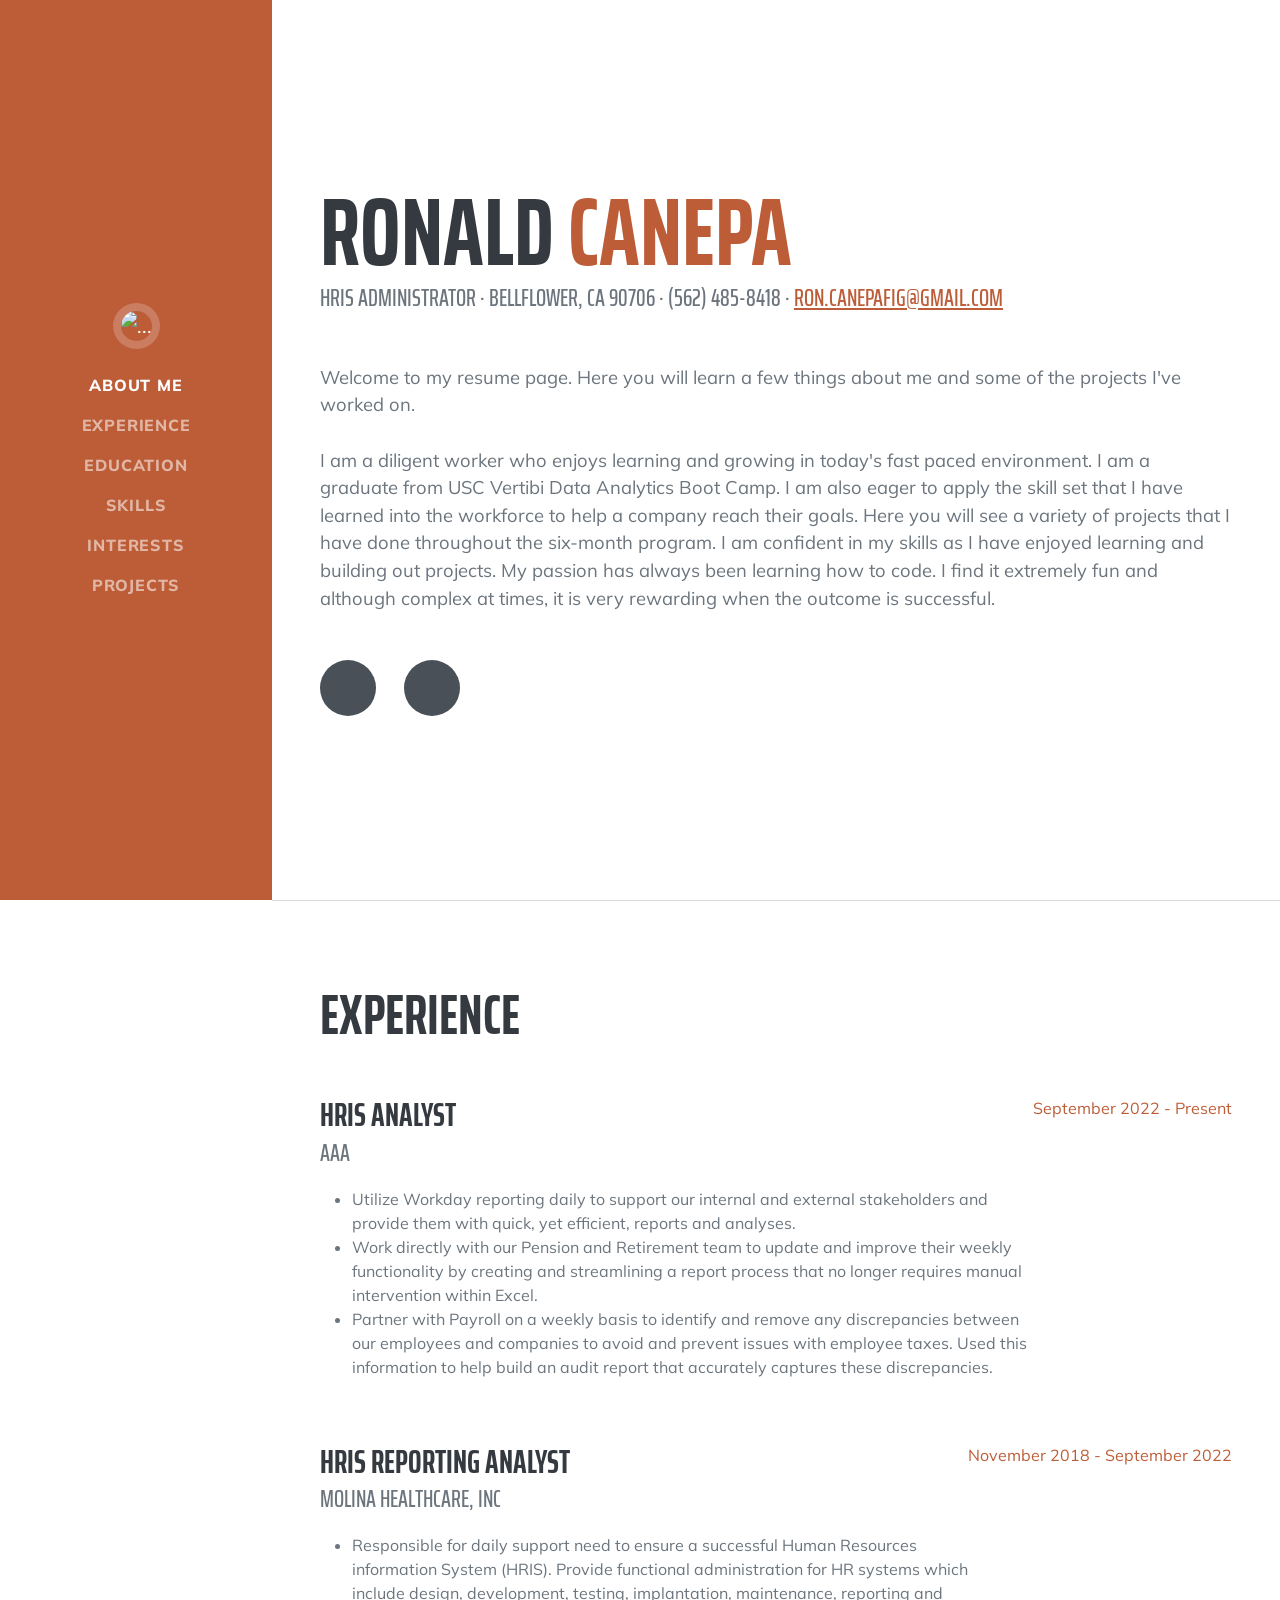
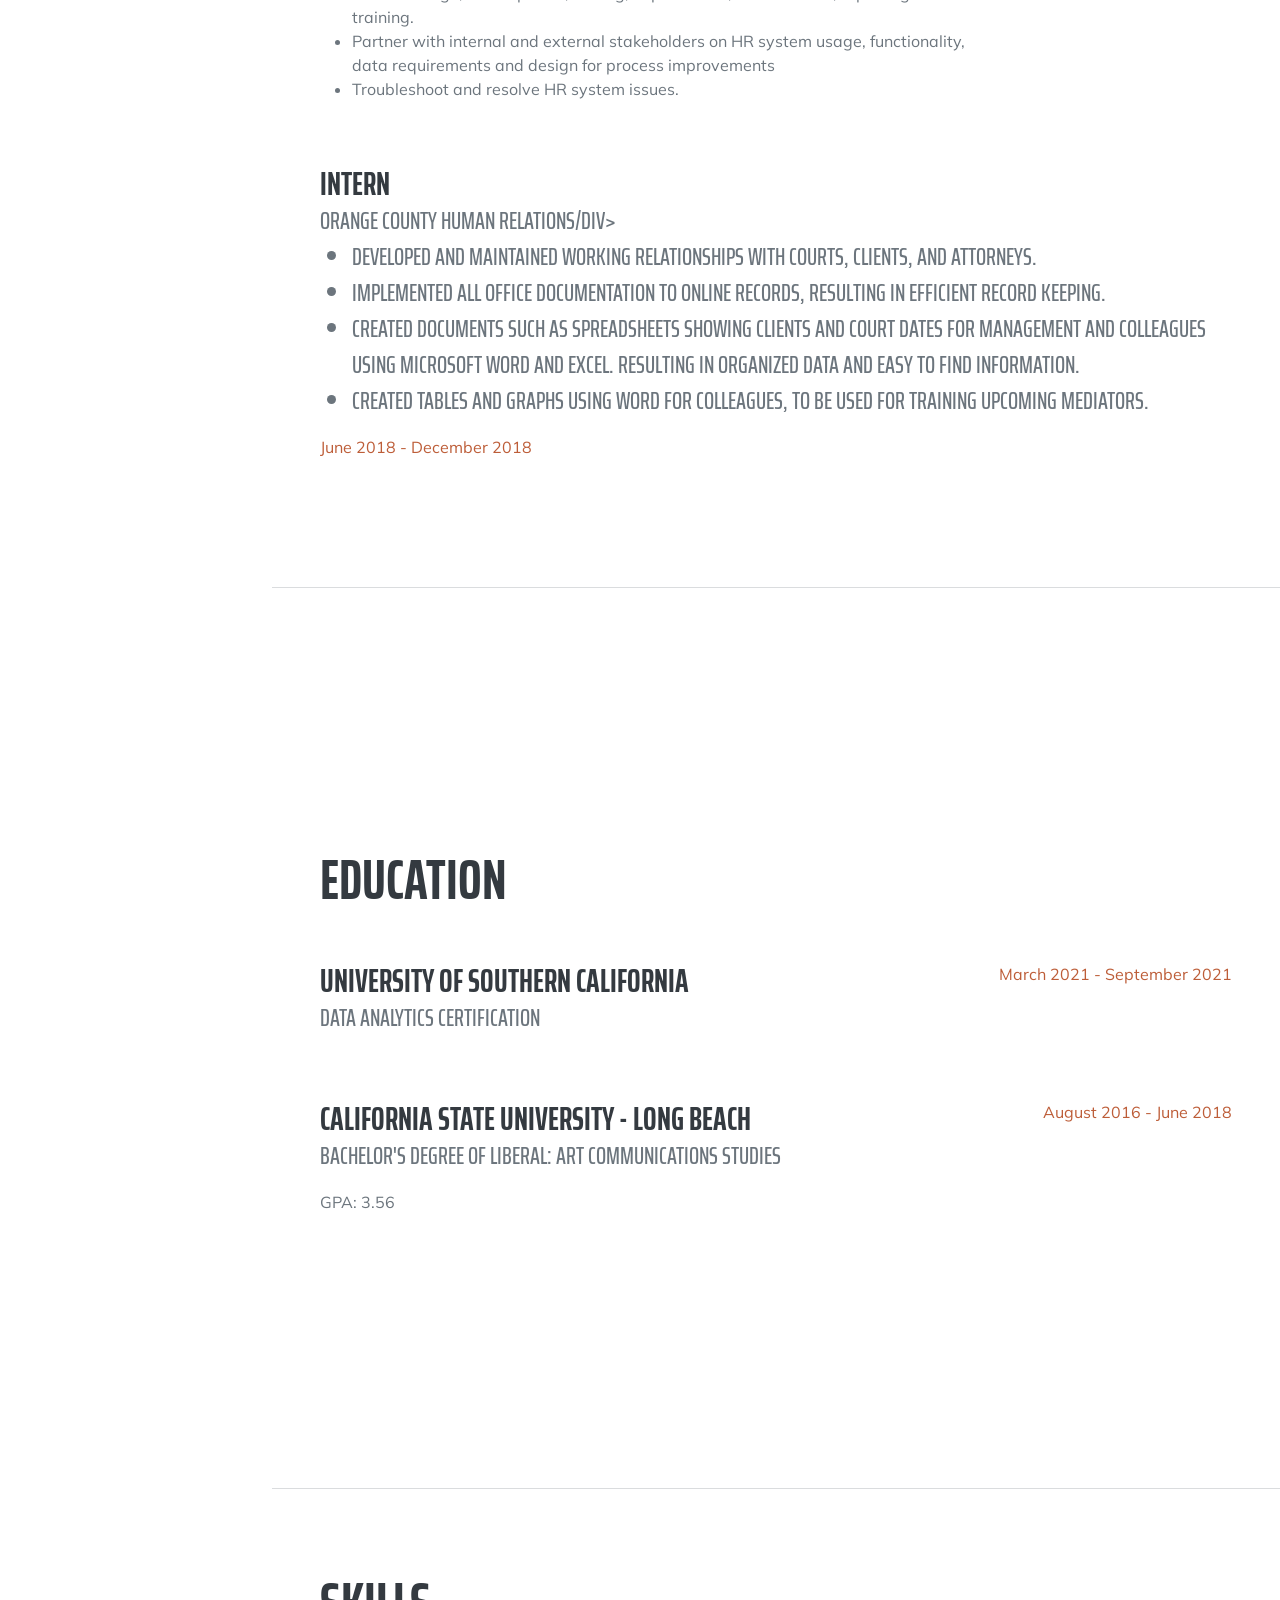
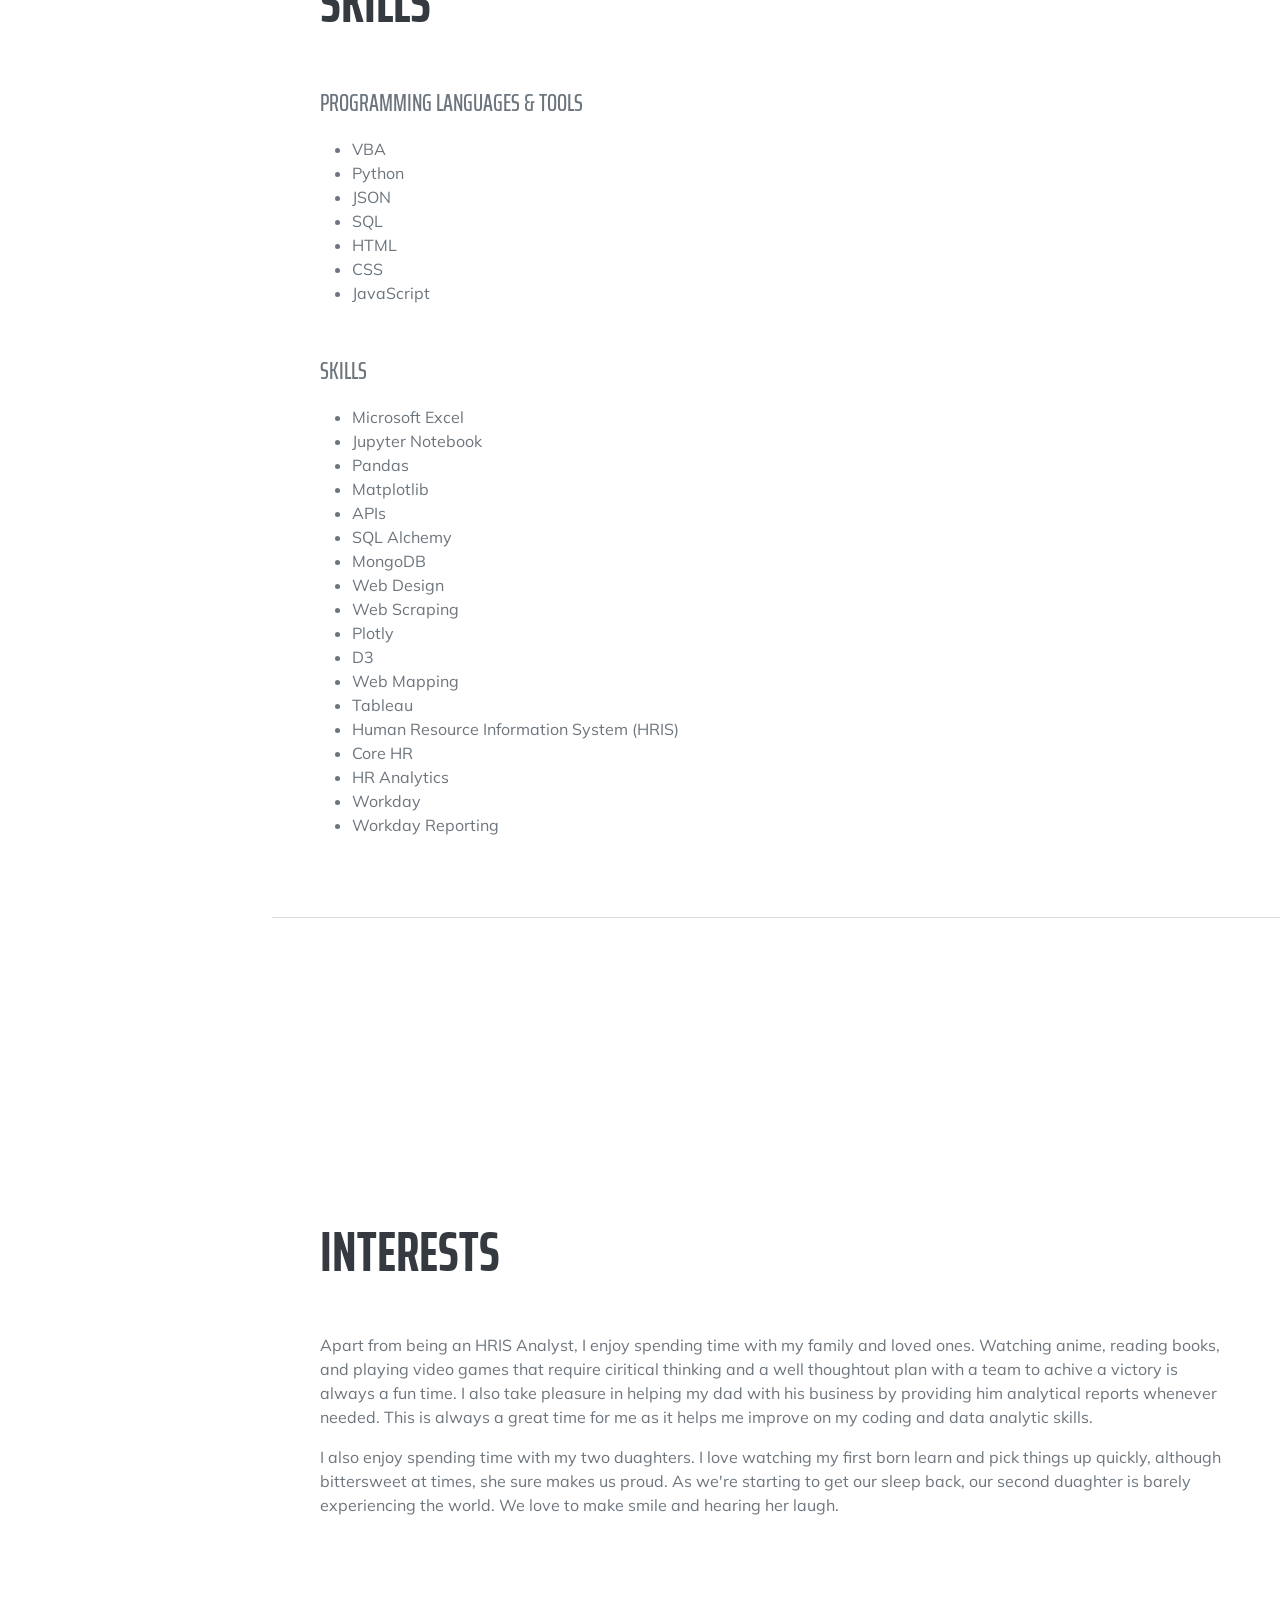
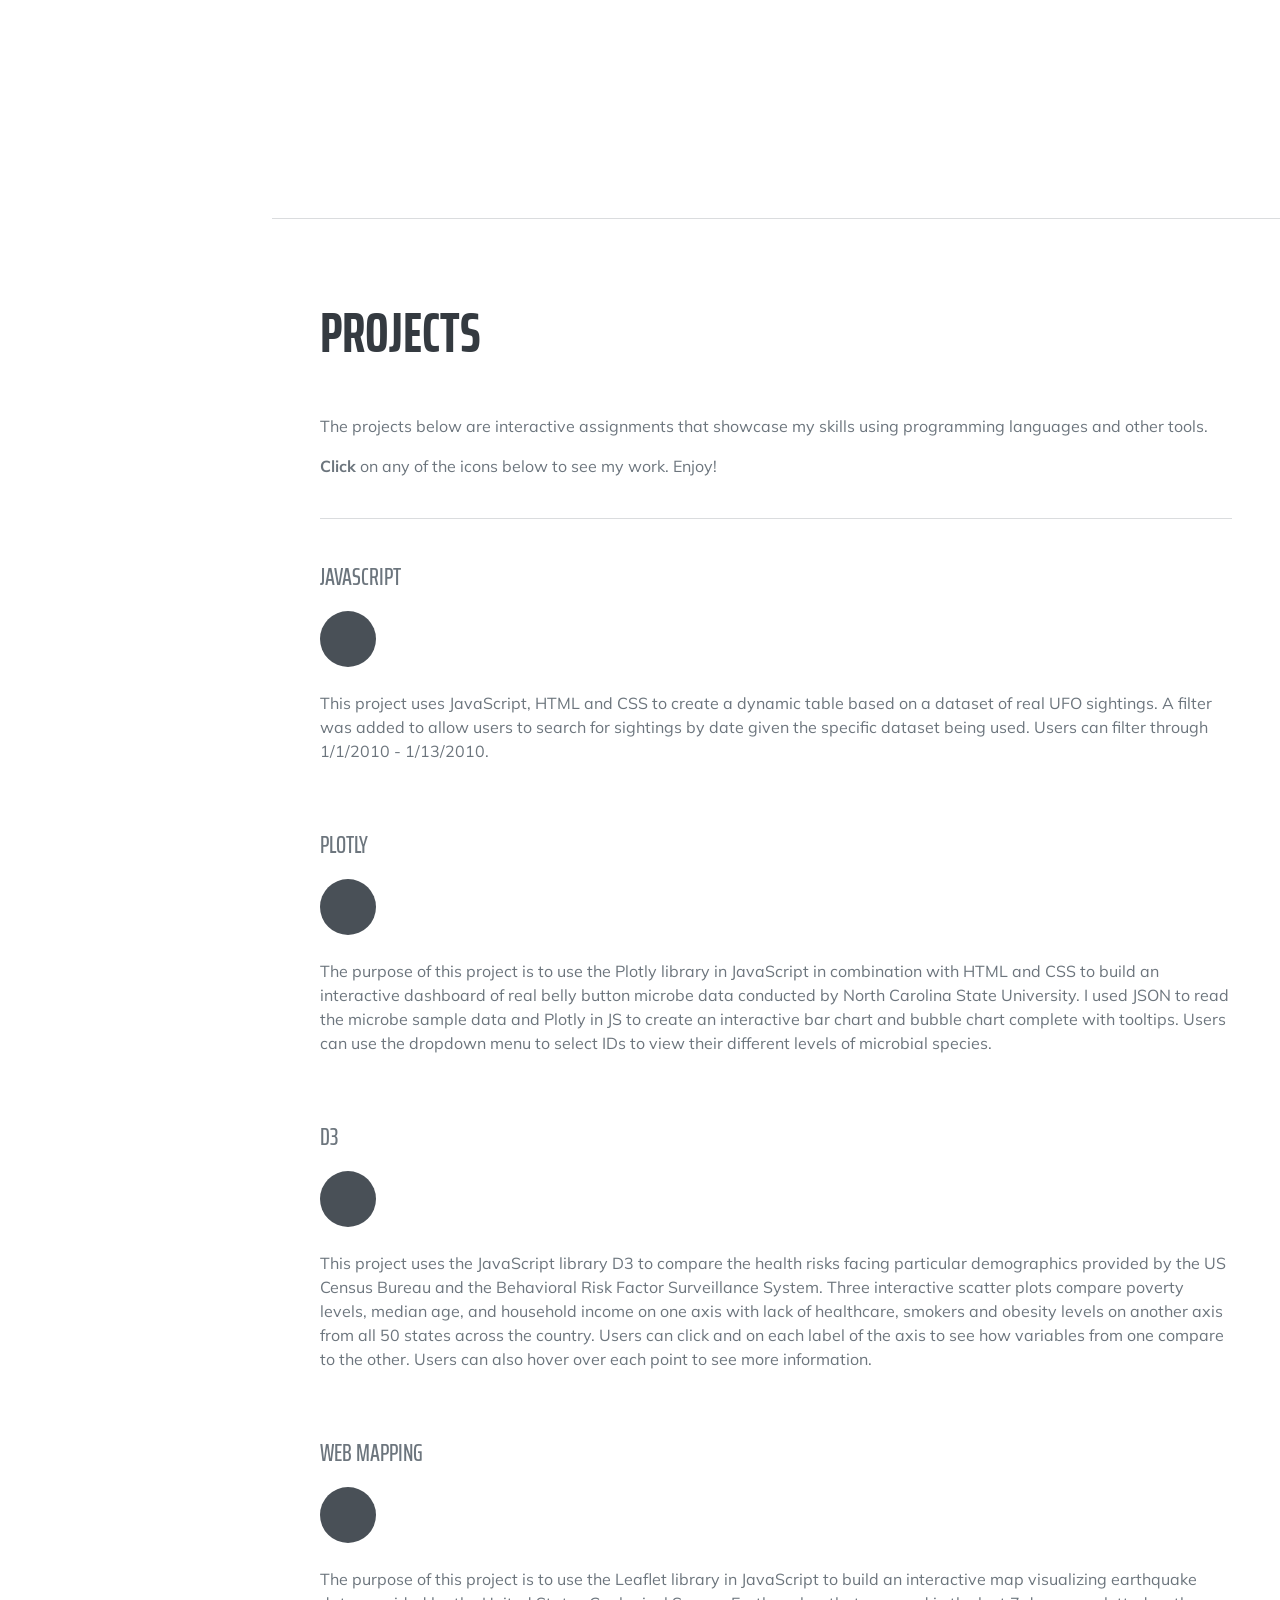
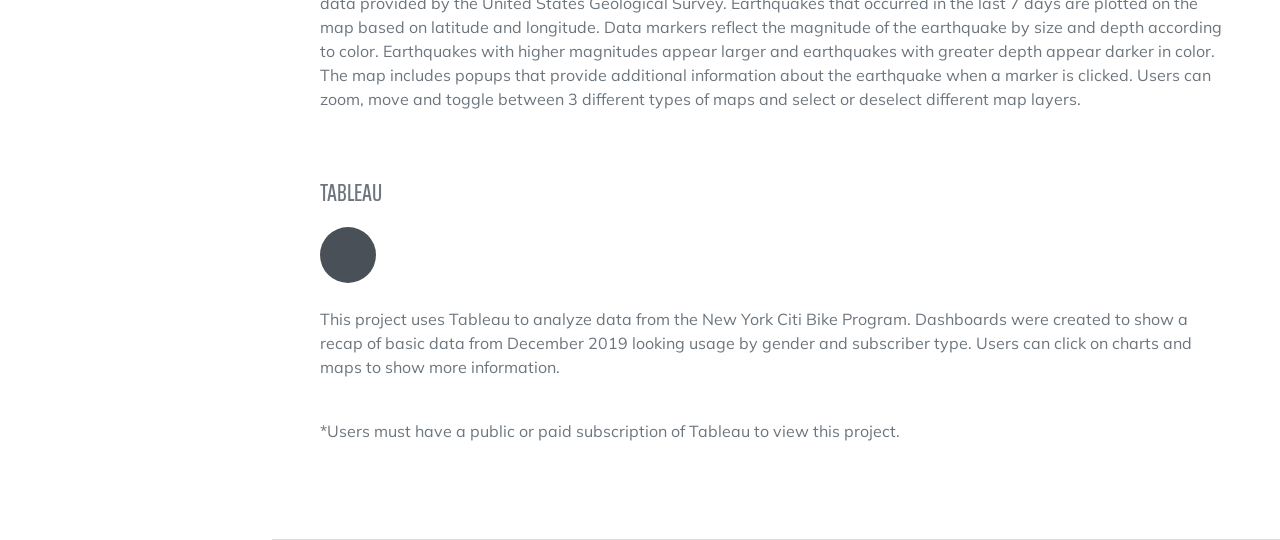
==== commit 3c50d24d: "Update index.html" ====
--- a/index.html
+++ b/index.html
@@ -47,7 +47,7 @@
                         HRIS Administrator · Bellflower, CA 90706 · (562) 485-8418 ·
                         <a href="mailto:Ron.Canepafig@gmail.com">Ron.Canepafig@gmail.com</a>
                     </div>
-                    <p class="lead mb-5">Welcome to my resume page. Here you will learn a few things about me and some of the projects I've worked on.<br><br>I am a diligent worker who enjoys learning and growing in today's fast paced environment. I am a recent graduate from USC Vertibi Data Analytics Boot Camp. I am also eager to apply the skill set that I have learned into the workforce to help a company reach their goals. Here you will see a variety of projects that I have done throughout the six-month program. I am confident in my newborn skills as I have enjoyed learning and building out projects. My passion has always been learning how to code. I find it extremely fun and although complex at times, it is very rewarding when the outcome is successful.</p>
+                    <p class="lead mb-5">Welcome to my resume page. Here you will learn a few things about me and some of the projects I've worked on.<br><br>I am a diligent worker who enjoys learning and growing in today's fast paced environment. I am a graduate from USC Vertibi Data Analytics Boot Camp. I am also eager to apply the skill set that I have learned into the workforce to help a company reach their goals. Here you will see a variety of projects that I have done throughout the six-month program. I am confident in my skills as I have enjoyed learning and building out projects. My passion has always been learning how to code. I find it extremely fun and although complex at times, it is very rewarding when the outcome is successful.</p>
                     <div class="social-icons">
                         <a class="social-icon" href="https://linkedin.com/in/ronald-canepa-9a830b133"><i class="fab fa-linkedin-in"></i></a>
                         <a class="social-icon" href="https://github.com/LiquidRonnie"><i class="fab fa-github"></i></a>
@@ -61,7 +61,19 @@
                     <h2 class="mb-5">Experience</h2>
                     <div class="d-flex flex-column flex-md-row justify-content-between mb-5">
                         <div class="flex-grow-1">
-                            <h3 class="mb-0">HRIS Administrator</h3>
+                            <h3 class="mb-0">HRIS Analyst</h3>
+                            <div class="subheading mb-3">AAA</div>
+                            <ul>
+                                <li>Utilize Workday reporting daily to support our internal and external stakeholders and provide them with quick, yet efficient, reports and analyses.</li>
+                                <li>Work directly with our Pension and Retirement team to update and improve their weekly functionality by creating and streamlining a report process that no longer requires manual intervention within Excel.</li>
+                                <li>Partner with Payroll on a weekly basis to identify and remove any discrepancies between our employees and companies to avoid and prevent issues with employee taxes. Used this information to help build an audit report that accurately captures these discrepancies.</li>
+                            </ul>
+                        </div>
+                        <div class="flex-shrink-0"><span class="text-primary">September 2022 - Present</span></div>
+                    </div>
+                    <div class="d-flex flex-column flex-md-row justify-content-between mb-5">
+                        <div class="flex-grow-1">
+                            <h3 class="mb-0">HRIS Reporting Analyst</h3>
                             <div class="subheading mb-3">Molina Healthcare, Inc</div>
                             <ul>
                                 <li>Responsible for daily support need to ensure a successful Human Resources information System (HRIS). Provide functional administration for HR systems which include design, development, testing, implantation, maintenance, reporting and training.</li>
@@ -69,12 +81,12 @@
                                 <li>Troubleshoot and resolve HR system issues.</li>
                             </ul>
                         </div>
-                        <div class="flex-shrink-0"><span class="text-primary">November 2018 - Present</span></div>
+                        <div class="flex-shrink-0"><span class="text-primary">November 2018 - September 2022</span></div>
                     </div>
                     <div class="d-flex flex-column flex-md-row justify-content-between mb-5">
                         <div class="flex-grow-1">
                             <h3 class="mb-0">Intern</h3>
-                            <div class="subheading mb-3">Orange County Human Relations</div>
+                            <div class="subheading mb-3">Orange County Human Relations/div>
                             <ul>
                                 <li>Developed and maintained working relationships with courts, clients, and attorneys.</li>
                                 <li>Implemented all office documentation to online records, resulting in efficient record keeping.</li>
@@ -84,17 +96,6 @@
                         </div>
                         <div class="flex-shrink-0"><span class="text-primary">June 2018 - December 2018</span></div>
                     </div>
-                    <div class="d-flex flex-column flex-md-row justify-content-between mb-5">
-                        <div class="flex-grow-1">
-                            <h3 class="mb-0">Photographer</h3>
-                            <div class="subheading mb-3">The Walt Disney Company</div>
-                            <ul>
-                                <li>Assist guests and cast members with any questions they may have regarding Disney Photo Imaging and other information about Disney Parks, ensuring they have the knowledge and information of current products and services.</li>
-                                <li>Implemented ideas on new magic shots the team can utilize.</li>
-                            </ul>
-                        </div>
-                        <div class="flex-shrink-0"><span class="text-primary">December 2014 - December 2018</span></div>
-                    </div>
                 </div>
             </section>
             <hr class="m-0" />
@@ -225,6 +226,14 @@
                             <span class="fa-li"><i class="fas fa-clone"></i></span>
                             HR Analytics
                         </li>
+                        <li>
+                            <span class="fa-li"><i class="fas fa-clone"></i></span>
+                            Workday
+                        </li>
+                        <li>
+                            <span class="fa-li"><i class="fas fa-clone"></i></span>
+                            Workday Reporting
+                        </li>
                     </ul>
                 </div>
             </section>
@@ -233,8 +242,8 @@
             <section class="resume-section" id="interests">
                 <div class="resume-section-content">
                     <h2 class="mb-5">Interests</h2>
-                    <p>Apart from being an HRIS Admin, I enjoy spending time with my family and loved ones. Watching movies and playing video games that require ciritical thinking and a well thoughtout plan witha team to achive a victory is always a fun time. I also take pleasure in helping my dad with his business by providing him analytical reports whenever needed. This is always a great time for me as it helps me improve on my coding and data analytic skills.</p>
-                    <p class="mb-0">I have also started picking up cooking. Learning the the cuisines from my culture is something I would love to carry on from generation to generation. And as we all know, there's no other cooking like mother's cooking.</p>
+                    <p>Apart from being an HRIS Analyst, I enjoy spending time with my family and loved ones. Watching anime, reading books, and playing video games that require ciritical thinking and a well thoughtout plan with a team to achive a victory is always a fun time. I also take pleasure in helping my dad with his business by providing him analytical reports whenever needed. This is always a great time for me as it helps me improve on my coding and data analytic skills.</p>
+                    <p class="mb-0">I also enjoy spending time with my two duaghters. I love watching my first born learn and pick things up quickly, although bittersweet at times, she sure makes us proud. As we're starting to get our sleep back, our second duaghter is barely experiencing the world. We love to make smile and hearing her laugh.</p>
                 </div>
             </section>
             <hr class="m-0" />
